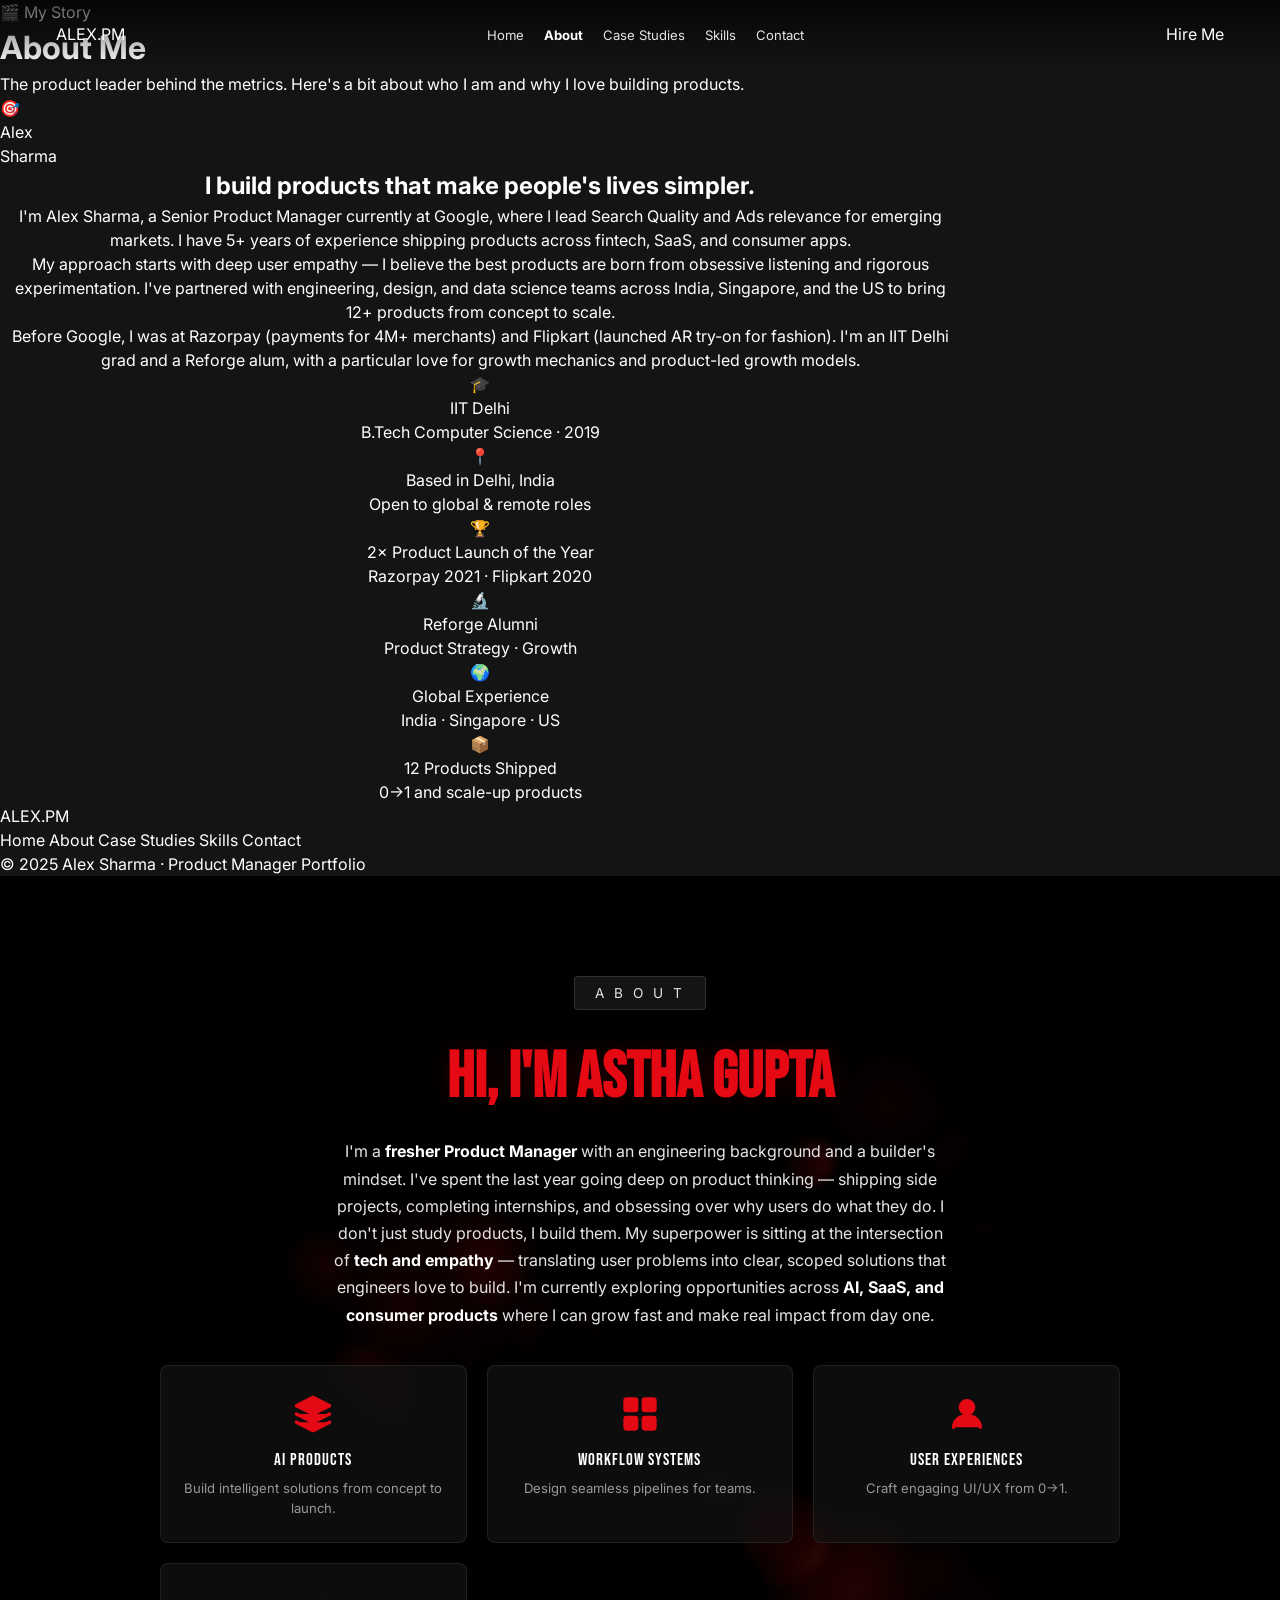
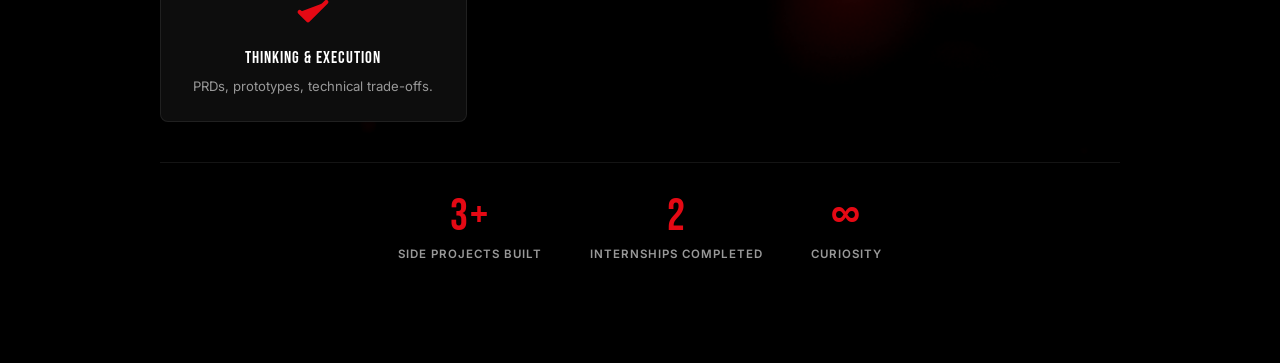
==== pages/about.html @ 7f3d4158 "Initial PM portfolio commit" ====
<!DOCTYPE html>
<html lang="en">

<head>
  <meta charset="UTF-8" />
  <meta name="viewport" content="width=device-width, initial-scale=1.0" />
  <title>About — Alex Sharma · PM</title>
  <link rel="stylesheet" href="../css/style.css" />
  <link rel="preconnect" href="https://fonts.googleapis.com" />
  <link
    href="https://fonts.googleapis.com/css2?family=Bebas+Neue&family=Inter:wght@300;400;500;600;700;800;900&display=swap"
    rel="stylesheet" />
</head>

<body>

  <nav class="navbar" id="navbar">
    <div class="nav-logo"><a href="../index.html"><span class="logo-text">ALEX<span
            class="logo-dot">.</span>PM</span></a></div>
    <ul class="nav-links">
      <li><a href="../index.html">Home</a></li>
      <li><a href="about.html" class="active">About</a></li>
      <li><a href="case-studies.html">Case Studies</a></li>
      <li><a href="skills.html">Skills</a></li>
      <li><a href="contact.html">Contact</a></li>
    </ul>
    <a href="contact.html" class="nav-cta">Hire Me</a>
    <div class="hamburger" id="hamburger"><span></span><span></span><span></span></div>
  </nav>

  <div class="page-header">
    <div class="about-tag">🎬 My Story</div>
    <h1>About Me</h1>
    <p>The product leader behind the metrics. Here's a bit about who I am and why I love building products.</p>
  </div>

  <div class="about-grid">
    <div class="about-avatar">
      <div class="avatar-placeholder">
        🎯
        <div class="avatar-name">Alex<br />Sharma</div>
      </div>
    </div>
    <div class="about-content">
      <h2>I build products that make people's lives simpler.</h2>
      <p>
        I'm Alex Sharma, a Senior Product Manager currently at Google, where I lead Search Quality and Ads relevance for
        emerging markets. I have 5+ years of experience shipping products across fintech, SaaS, and consumer apps.
      </p>
      <p>
        My approach starts with deep user empathy — I believe the best products are born from obsessive listening and
        rigorous experimentation. I've partnered with engineering, design, and data science teams across India,
        Singapore, and the US to bring 12+ products from concept to scale.
      </p>
      <p>
        Before Google, I was at Razorpay (payments for 4M+ merchants) and Flipkart (launched AR try-on for fashion). I'm
        an IIT Delhi grad and a Reforge alum, with a particular love for growth mechanics and product-led growth models.
      </p>

      <div class="about-highlights">
        <div class="highlight-item">
          <div class="highlight-icon">🎓</div>
          <div class="highlight-title">IIT Delhi</div>
          <div class="highlight-desc">B.Tech Computer Science · 2019</div>
        </div>
        <div class="highlight-item">
          <div class="highlight-icon">📍</div>
          <div class="highlight-title">Based in Delhi, India</div>
          <div class="highlight-desc">Open to global & remote roles</div>
        </div>
        <div class="highlight-item">
          <div class="highlight-icon">🏆</div>
          <div class="highlight-title">2× Product Launch of the Year</div>
          <div class="highlight-desc">Razorpay 2021 · Flipkart 2020</div>
        </div>
        <div class="highlight-item">
          <div class="highlight-icon">🔬</div>
          <div class="highlight-title">Reforge Alumni</div>
          <div class="highlight-desc">Product Strategy · Growth</div>
        </div>
        <div class="highlight-item">
          <div class="highlight-icon">🌍</div>
          <div class="highlight-title">Global Experience</div>
          <div class="highlight-desc">India · Singapore · US</div>
        </div>
        <div class="highlight-item">
          <div class="highlight-icon">📦</div>
          <div class="highlight-title">12 Products Shipped</div>
          <div class="highlight-desc">0→1 and scale-up products</div>
        </div>
      </div>
    </div>
  </div>

  <footer class="site-footer">
    <div class="footer-logo">ALEX<span class="logo-dot">.</span>PM</div>
    <div class="footer-links">
      <a href="../index.html">Home</a>
      <a href="about.html">About</a>
      <a href="case-studies.html">Case Studies</a>
      <a href="skills.html">Skills</a>
      <a href="contact.html">Contact</a>
    </div>
    <p class="footer-copy">© 2025 Alex Sharma · Product Manager Portfolio</p>
  </footer>

  <script src="../js/main.js"></script>
</body>

</html>
<!-- =====================
     ABOUT SECTION
     ===================== -->
<section class="about-section" id="about">

  <!-- Cinematic background -->
  <div class="about-bg"></div>

  <!-- Dark gradient overlays for readability -->
  <div class="about-overlay-left"></div>
  <div class="about-overlay-bottom"></div>

  <div class="about-content">

    <!-- Label badge -->
    <div class="about-title-card">A B O U T</div>

    <!-- Main heading -->
    <h2 class="about-heading">HI, I'M ASTHA GUPTA</h2>

    <!-- Bio -->
    <p class="about-bio">
      I'm a <strong>fresher Product Manager</strong> with an engineering background and a
      builder's mindset. I've spent the last year going deep on product thinking —
      shipping side projects, completing internships, and obsessing over why users
      do what they do. I don't just study products, I build them.
      My superpower is sitting at the intersection of <strong>tech and empathy</strong> —
      translating user problems into clear, scoped solutions that engineers love to build.
      I'm currently exploring opportunities across <strong>AI, SaaS, and consumer products</strong>
      where I can grow fast and make real impact from day one.
    </p>

    <!-- Specialty cards -->
    <div class="about-visual">

      <div class="visual-card">
        <svg class="visual-icon" viewBox="0 0 24 24" fill="none" xmlns="http://www.w3.org/2000/svg">
          <path d="M12 2L2 7l10 5 10-5-10-5zM2 17l10 5 10-5M2 12l10 5 10-5" stroke="#E50914" stroke-width="2"
            stroke-linecap="round" stroke-linejoin="round" />
        </svg>
        <div class="visual-title">AI PRODUCTS</div>
        <div class="visual-desc">Build intelligent solutions from concept to launch.</div>
      </div>

      <div class="visual-card">
        <svg class="visual-icon" viewBox="0 0 24 24" fill="none" xmlns="http://www.w3.org/2000/svg">
          <rect x="3" y="3" width="7" height="7" rx="1" stroke="#E50914" stroke-width="2" />
          <rect x="14" y="3" width="7" height="7" rx="1" stroke="#E50914" stroke-width="2" />
          <rect x="3" y="14" width="7" height="7" rx="1" stroke="#E50914" stroke-width="2" />
          <rect x="14" y="14" width="7" height="7" rx="1" stroke="#E50914" stroke-width="2" />
        </svg>
        <div class="visual-title">WORKFLOW SYSTEMS</div>
        <div class="visual-desc">Design seamless pipelines for teams.</div>
      </div>

      <div class="visual-card">
        <svg class="visual-icon" viewBox="0 0 24 24" fill="none" xmlns="http://www.w3.org/2000/svg">
          <circle cx="12" cy="8" r="4" stroke="#E50914" stroke-width="2" />
          <path d="M4 20c0-4 3.6-7 8-7s8 3 8 7" stroke="#E50914" stroke-width="2" stroke-linecap="round" />
        </svg>
        <div class="visual-title">USER EXPERIENCES</div>
        <div class="visual-desc">Craft engaging UI/UX from 0→1.</div>
      </div>

      <div class="visual-card">
        <svg class="visual-icon" viewBox="0 0 24 24" fill="none" xmlns="http://www.w3.org/2000/svg">
          <path d="M20 6L9 17l-5-5" stroke="#E50914" stroke-width="2.5" stroke-linecap="round"
            stroke-linejoin="round" />
        </svg>
        <div class="visual-title">THINKING & EXECUTION</div>
        <div class="visual-desc">PRDs, prototypes, technical trade-offs.</div>
      </div>

    </div>

    <!-- Quick stats row -->
    <div class="about-stats">
      <div class="about-stat">
        <span class="stat-num">3+</span>
        <span class="stat-label">Side Projects Built</span>
      </div>
      <div class="about-stat">
        <span class="stat-num">2</span>
        <span class="stat-label">Internships Completed</span>
      </div>
      <div class="about-stat">
        <span class="stat-num">∞</span>
        <span class="stat-label">Curiosity</span>
      </div>
    </div>

  </div>
</section>
---- css/style.css ----
/* ===========================
   ASTHA GUPTA — NETFLIX PM PORTFOLIO
   =========================== */

@import url('https://fonts.googleapis.com/css2?family=Bebas+Neue&family=Inter:wght@300;400;500;600;700;800;900&display=swap');

/* ---- RESET ---- */
*,
*::before,
*::after {
  margin: 0;
  padding: 0;
  box-sizing: border-box;
}

:root {
  --red: #E50914;
  --red-dark: #B20710;
  --red-glow: rgba(229, 9, 20, 0.4);
  --black: #141414;
  --dark: #181818;
  --card-bg: #1f1f1f;
  --white: #FFFFFF;
  --gray-1: #e5e5e5;
  --gray-2: #999;
  --gray-3: #555;
  --gray-4: #333;
  --green: #46d369;
  --font-main: 'Inter', -apple-system, BlinkMacSystemFont, sans-serif;
  --font-display: 'Bebas Neue', sans-serif;
  --nav-height: 68px;
  --transition: 0.25s ease;
}

html {
  scroll-behavior: smooth;
}

body {
  background: var(--black);
  color: var(--white);
  font-family: var(--font-main);
  overflow-x: hidden;
  line-height: 1.5;
  -webkit-font-smoothing: antialiased;
}

a {
  text-decoration: none;
  color: inherit;
}

img {
  display: block;
  max-width: 100%;
}

button {
  border: none;
  background: none;
  cursor: pointer;
  color: inherit;
  font-family: inherit;
}

/* ---- SCROLLBAR ---- */
::-webkit-scrollbar {
  width: 5px;
}

::-webkit-scrollbar-track {
  background: transparent;
}

::-webkit-scrollbar-thumb {
  background: var(--gray-3);
  border-radius: 10px;
}

/* ---- KEYFRAMES ---- */
@keyframes fadeInUp {
  from {
    opacity: 0;
    transform: translateY(28px);
  }

  to {
    opacity: 1;
    transform: translateY(0);
  }
}

@keyframes fadeIn {
  from {
    opacity: 0;
  }

  to {
    opacity: 1;
  }
}

@keyframes fadeInRight {
  from {
    opacity: 0;
    transform: translateX(50px) scale(0.95);
  }

  to {
    opacity: 1;
    transform: translateX(0) scale(1);
  }
}

@keyframes pulse {

  0%,
  100% {
    opacity: 1;
    transform: scale(1);
  }

  50% {
    opacity: 0.4;
    transform: scale(1.6);
  }
}

@keyframes slideInLeft {
  from {
    opacity: 0;
    transform: translateX(-40px);
  }

  to {
    opacity: 1;
    transform: translateX(0);
  }
}

@keyframes glowDrift1 {
  0% {
    transform: translate(0, 0) scale(1);
    opacity: 0.25;
  }

  33% {
    transform: translate(30px, -40px) scale(1.15);
    opacity: 0.35;
  }

  66% {
    transform: translate(-20px, 20px) scale(0.9);
    opacity: 0.2;
  }

  100% {
    transform: translate(0, 0) scale(1);
    opacity: 0.25;
  }
}

@keyframes glowDrift2 {
  0% {
    transform: translate(0, 0) scale(1);
    opacity: 0.15;
  }

  33% {
    transform: translate(-40px, 30px) scale(1.2);
    opacity: 0.25;
  }

  66% {
    transform: translate(30px, -20px) scale(0.85);
    opacity: 0.12;
  }

  100% {
    transform: translate(0, 0) scale(1);
    opacity: 0.15;
  }
}

@keyframes glowDrift3 {
  0% {
    transform: translate(0, 0) scale(1);
    opacity: 0.1;
  }

  50% {
    transform: translate(20px, 40px) scale(1.3);
    opacity: 0.2;
  }

  100% {
    transform: translate(0, 0) scale(1);
    opacity: 0.1;
  }
}

@keyframes shimmer {
  0% {
    opacity: 0;
  }

  50% {
    opacity: 0.06;
  }

  100% {
    opacity: 0;
  }
}

/* =====================
   NAVBAR
   ===================== */
.navbar {
  position: fixed;
  top: 0;
  left: 0;
  right: 0;
  z-index: 1000;
  display: flex;
  align-items: center;
  justify-content: space-between;
  padding: 0 56px;
  height: var(--nav-height);
  background: transparent;
  transition: background 0.4s ease;
}

.navbar::before {
  content: '';
  position: absolute;
  inset: 0;
  background: linear-gradient(180deg,
      rgba(0, 0, 0, 0.7) 0%,
      rgba(0, 0, 0, 0.4) 40%,
      transparent 100%);
  pointer-events: none;
  z-index: -1;
  transition: opacity 0.4s ease;
}

.navbar.scrolled::before {
  opacity: 0;
}

.navbar.scrolled {
  background: rgb(20, 20, 20);
}

.nav-left {
  display: flex;
  align-items: center;
  gap: 28px;
}

.logo-wordmark {
  font-family: var(--font-display);
  font-size: 1.9rem;
  letter-spacing: 3px;
  color: var(--red);
  text-shadow: 2px 2px 4px rgba(0, 0, 0, 0.5), 0 0 20px rgba(229, 9, 20, 0.15);
  transition: text-shadow 0.3s ease;
}

.nav-logo:hover .logo-wordmark {
  text-shadow: 2px 2px 4px rgba(0, 0, 0, 0.5), 0 0 40px rgba(229, 9, 20, 0.3);
}

.nav-links {
  display: flex;
  list-style: none;
  gap: 20px;
}

.nav-links a {
  font-size: 0.82rem;
  font-weight: 400;
  color: var(--gray-1);
  transition: color var(--transition);
}

.nav-links a:hover {
  color: rgba(255, 255, 255, 0.7);
}

.nav-links a.active {
  color: var(--white);
  font-weight: 700;
}

.nav-right {
  display: flex;
  align-items: center;
  gap: 18px;
}

.nav-icon-btn {
  display: flex;
  align-items: center;
  justify-content: center;
  width: 28px;
  height: 28px;
  color: var(--white);
  transition: color var(--transition);
}

.nav-icon-btn:hover {
  color: rgba(255, 255, 255, 0.7);
}

.nav-notify {
  position: relative;
}

.notify-dot {
  position: absolute;
  top: 1px;
  right: 1px;
  width: 7px;
  height: 7px;
  background: var(--red);
  border-radius: 50%;
  border: 1.5px solid var(--black);
}

.nav-profile {
  display: flex;
  align-items: center;
  gap: 6px;
  cursor: pointer;
}

.nav-avatar {
  width: 32px;
  height: 32px;
  border-radius: 4px;
  object-fit: cover;
  object-position: center top;
  transition: border-color var(--transition);
  border: 1px solid transparent;
}

.nav-profile:hover .nav-avatar {
  border-color: var(--white);
}

.nav-caret {
  color: var(--white);
  transition: transform 0.2s ease;
}

.nav-profile:hover .nav-caret {
  transform: rotate(180deg);
}

.hamburger {
  display: none;
  flex-direction: column;
  gap: 5px;
  cursor: pointer;
  padding: 8px;
  z-index: 1001;
}

.hamburger span {
  display: block;
  width: 22px;
  height: 2px;
  background: var(--white);
  transition: all 0.3s;
  border-radius: 2px;
}

/* =====================
   HERO
   ===================== */
.hero {
  position: relative;
  width: 100%;
  height: 100vh;
  min-height: 600px;
  max-height: 900px;
  display: flex;
  align-items: center;
  justify-content: space-between;
  padding: 0 56px;
  overflow: hidden;
}

/* ---- Dark Cinematic Background ---- */
.hero-bg {
  position: absolute;
  inset: 0;
  z-index: 0;
}

.hero-gradient-base {
  position: absolute;
  inset: 0;
  background:
    radial-gradient(ellipse 120% 100% at 50% 100%, rgba(20, 20, 20, 1) 0%, transparent 70%),
    linear-gradient(160deg, #0a0a0a 0%, #100808 25%, #0f0a0a 50%, #0a0a0f 75%, #0a0a0a 100%);
}

/* Animated glowing orbs — cinematic feel */
.hero-glow {
  position: absolute;
  border-radius: 50%;
  filter: blur(80px);
  will-change: transform;
}

.hero-glow-1 {
  width: 500px;
  height: 500px;
  top: -10%;
  right: 10%;
  background: radial-gradient(circle, rgba(229, 9, 20, 0.18) 0%, transparent 70%);
  animation: glowDrift1 12s ease infinite;
}

.hero-glow-2 {
  width: 400px;
  height: 400px;
  bottom: 10%;
  left: -5%;
  background: radial-gradient(circle, rgba(139, 7, 16, 0.12) 0%, transparent 70%);
  animation: glowDrift2 15s ease infinite;
}

.hero-glow-3 {
  width: 300px;
  height: 300px;
  top: 40%;
  left: 45%;
  background: radial-gradient(circle, rgba(229, 9, 20, 0.06) 0%, transparent 70%);
  animation: glowDrift3 18s ease infinite;
}

/* Subtle grid lines */
.hero-grid {
  position: absolute;
  inset: 0;
  background-image:
    linear-gradient(rgba(255, 255, 255, 0.018) 1px, transparent 1px),
    linear-gradient(90deg, rgba(255, 255, 255, 0.018) 1px, transparent 1px);
  background-size: 80px 80px;
  animation: shimmer 8s ease infinite;
}

.hero-gradient-bottom {
  position: absolute;
  bottom: 0;
  left: 0;
  right: 0;
  height: 30%;
  background: linear-gradient(to top, var(--black) 0%, transparent 100%);
  z-index: 2;
}

/* ---- Billboard Content ---- */
.hero-billboard {
  position: relative;
  z-index: 10;
  max-width: 580px;
}

.hero-series-badge {
  display: flex;
  align-items: center;
  gap: 10px;
  margin-bottom: 18px;
  animation: fadeInUp 0.6s ease 0.2s both;
}

.n-logo-small {
  width: 20px;
  height: 22px;
  flex-shrink: 0;
}

.series-label {
  font-size: 0.85rem;
  font-weight: 600;
  color: var(--gray-1);
  letter-spacing: 4px;
}

.hero-title {
  margin-bottom: 16px;
  animation: slideInLeft 0.8s ease 0.3s both;
  line-height: 1;
}

.title-line {
  display: block;
  font-family: var(--font-display);
  letter-spacing: 6px;
  text-transform: uppercase;
}

.title-line-1 {
  font-size: clamp(3.5rem, 9vw, 6.5rem);
  color: var(--white);
  text-shadow: 3px 3px 6px rgba(0, 0, 0, 0.5), 0 0 60px rgba(229, 9, 20, 0.08);
}

.title-line-2 {
  font-size: clamp(3.5rem, 9vw, 6.5rem);
  color: var(--red);
  text-shadow: 3px 3px 6px rgba(0, 0, 0, 0.5), 0 0 40px rgba(229, 9, 20, 0.15);
}

.hero-match-row {
  display: flex;
  align-items: center;
  gap: 10px;
  margin-bottom: 14px;
  flex-wrap: wrap;
  animation: fadeInUp 0.6s ease 0.5s both;
}

.match-score {
  color: var(--green);
  font-size: 0.88rem;
  font-weight: 700;
}

.maturity-badge {
  background: rgba(255, 255, 255, 0.15);
  color: var(--white);
  font-size: 0.65rem;
  font-weight: 700;
  padding: 1px 5px;
  border: 1px solid rgba(255, 255, 255, 0.4);
  letter-spacing: 1px;
}

.meta-year {
  font-size: 0.88rem;
  color: var(--gray-1);
}

.meta-detail {
  font-size: 0.88rem;
  color: var(--gray-1);
}

.hero-synopsis {
  font-size: 1rem;
  color: var(--gray-1);
  line-height: 1.65;
  max-width: 500px;
  margin-bottom: 14px;
  animation: fadeInUp 0.6s ease 0.6s both;
}

.hero-synopsis strong {
  color: var(--white);
  font-weight: 700;
}

.hero-availability-tag {
  display: inline-flex;
  align-items: center;
  gap: 8px;
  margin-bottom: 22px;
  font-size: 0.82rem;
  font-weight: 600;
  color: var(--green);
  animation: fadeInUp 0.6s ease 0.65s both;
}

.avail-dot {
  width: 8px;
  height: 8px;
  background: var(--green);
  border-radius: 50%;
  animation: pulse 2s ease infinite;
  box-shadow: 0 0 8px rgba(70, 211, 105, 0.5);
  flex-shrink: 0;
}

/* CTA */
.hero-actions {
  display: flex;
  gap: 10px;
  margin-bottom: 20px;
  animation: fadeInUp 0.6s ease 0.7s both;
}

.btn-play {
  display: inline-flex;
  align-items: center;
  gap: 8px;
  background: var(--white);
  color: #111;
  font-size: 1rem;
  font-weight: 700;
  padding: 10px 28px 10px 20px;
  border-radius: 4px;
  transition: background 0.2s ease;
}

.btn-play:hover {
  background: rgba(255, 255, 255, 0.75);
}

.play-icon {
  width: 22px;
  height: 22px;
}

.btn-more-info {
  display: inline-flex;
  align-items: center;
  gap: 8px;
  background: rgba(109, 109, 110, 0.7);
  color: var(--white);
  font-size: 1rem;
  font-weight: 700;
  padding: 10px 28px 10px 16px;
  border-radius: 4px;
  transition: background 0.2s ease;
}

.btn-more-info:hover {
  background: rgba(109, 109, 110, 0.4);
}

.info-icon {
  width: 22px;
  height: 22px;
}

.hero-genre-row {
  display: flex;
  align-items: center;
  gap: 8px;
  flex-wrap: wrap;
  animation: fadeInUp 0.6s ease 0.8s both;
}

.genre-tag {
  font-size: 0.82rem;
  font-weight: 500;
  color: var(--gray-1);
}

.genre-dot {
  color: var(--gray-3);
  font-size: 1.2rem;
  line-height: 1;
}

/* =====================
   PORTRAIT CARD — Right side
   ===================== */
.hero-portrait {
  position: relative;
  z-index: 10;
  flex-shrink: 0;
  animation: fadeInRight 0.9s ease 0.5s both;
}

.portrait-card {
  position: relative;
  width: 260px;
  height: 370px;
  border-radius: 6px;
  overflow: hidden;
  background: var(--card-bg);
  box-shadow:
    0 0 0 1px rgba(255, 255, 255, 0.06),
    0 16px 50px rgba(0, 0, 0, 0.6);
  transition: transform 0.5s cubic-bezier(0.25, 0.46, 0.45, 0.94), box-shadow 0.5s ease;
  cursor: pointer;
}

.portrait-card:hover {
  transform: scale(1.05);
  box-shadow:
    0 0 0 1px rgba(255, 255, 255, 0.1),
    0 24px 60px rgba(0, 0, 0, 0.7),
    0 0 40px rgba(229, 9, 20, 0.08);
}

.portrait-img {
  width: 100%;
  height: 100%;
  object-fit: cover;
  object-position: center top;
  transition: transform 8s ease;
}

.portrait-card:hover .portrait-img {
  transform: scale(1.08);
}

.portrait-overlay {
  position: absolute;
  inset: 0;
  background: linear-gradient(to top,
      rgba(0, 0, 0, 0.85) 0%,
      rgba(0, 0, 0, 0.3) 35%,
      transparent 60%);
  pointer-events: none;
}

.portrait-info {
  position: absolute;
  bottom: 16px;
  left: 16px;
  right: 16px;
  z-index: 2;
}

.portrait-name {
  font-size: 1rem;
  font-weight: 700;
  color: var(--white);
  margin-bottom: 2px;
}

.portrait-sub {
  font-size: 0.75rem;
  font-weight: 500;
  color: var(--gray-2);
  letter-spacing: 0.5px;
}

/* Netflix Top 10 rank badge */
.portrait-rank {
  position: absolute;
  bottom: -20px;
  left: -30px;
  display: flex;
  align-items: flex-end;
  gap: 4px;
  z-index: 20;
}

.rank-number {
  font-family: var(--font-display);
  font-size: 7rem;
  line-height: 0.75;
  color: transparent;
  -webkit-text-stroke: 3px var(--gray-4);
  letter-spacing: -4px;
  user-select: none;
  text-shadow: 0 4px 20px rgba(0, 0, 0, 0.5);
}

.rank-label {
  font-size: 0.65rem;
  font-weight: 700;
  color: var(--gray-2);
  letter-spacing: 1px;
  text-transform: uppercase;
  white-space: nowrap;
  margin-bottom: 12px;
}

/* Right edge badge */
.hero-age-badge {
  position: absolute;
  right: 0;
  bottom: 35%;
  z-index: 10;
  display: flex;
  align-items: center;
  animation: fadeIn 0.6s ease 1s both;
}

.age-border {
  width: 4px;
  height: 38px;
  background: rgba(255, 255, 255, 0.3);
  margin-right: 12px;
}

.age-text {
  font-size: 0.82rem;
  color: var(--gray-1);
  background: rgba(20, 20, 20, 0.6);
  padding: 6px 40px 6px 12px;
}

/* =====================
   RESPONSIVE
   ===================== */
@media (max-width: 1100px) {
  .hero {
    padding: 0 40px;
  }

  .portrait-card {
    width: 220px;
    height: 310px;
  }

  .rank-number {
    font-size: 5.5rem;
  }

  .portrait-rank {
    left: -22px;
    bottom: -14px;
  }
}

@media (max-width: 900px) {
  .hero {
    flex-direction: column;
    justify-content: center;
    align-items: flex-start;
    gap: 40px;
    padding: 0 30px;
    max-height: none;
    height: auto;
    min-height: 100vh;
    padding-top: calc(var(--nav-height) + 40px);
    padding-bottom: 60px;
  }

  .hero-portrait {
    align-self: center;
  }

  .hero-age-badge {
    display: none;
  }
}

@media (max-width: 768px) {
  .navbar {
    padding: 0 16px;
    height: 56px;
  }

  .nav-links {
    display: none;
    position: fixed;
    inset: 0;
    background: rgba(0, 0, 0, 0.95);
    flex-direction: column;
    justify-content: center;
    align-items: center;
    gap: 28px;
    z-index: 999;
  }

  .nav-links.open {
    display: flex;
  }

  .nav-links.open a {
    font-size: 1.3rem;
  }

  .hamburger {
    display: flex;
  }

  .nav-icon-btn:first-child {
    display: none;
  }

  .hero {
    padding: 0 20px;
  }

  .hero-billboard {
    max-width: 100%;
  }

  .title-line-1,
  .title-line-2 {
    font-size: clamp(2.8rem, 11vw, 4.5rem);
    letter-spacing: 3px;
  }

  .hero-synopsis {
    font-size: 0.9rem;
    display: -webkit-box;
    -webkit-line-clamp: 3;
    -webkit-box-orient: vertical;
    overflow: hidden;
  }

  .btn-play,
  .btn-more-info {
    flex: 1;
    justify-content: center;
    padding: 12px 16px;
    font-size: 0.9rem;
  }

  .portrait-card {
    width: 200px;
    height: 280px;
  }

  .portrait-rank {
    display: none;
  }

  .hero-genre-row {
    display: none;
  }
}

@media (max-width: 480px) {
  .logo-wordmark {
    font-size: 1.5rem;
  }

  .title-line-1,
  .title-line-2 {
    font-size: 2.5rem;
    letter-spacing: 2px;
  }

  .portrait-card {
    width: 160px;
    height: 230px;
  }
}

/* =====================
   ABOUT SECTION – Netflix style
   ===================== */
.about-section {
  position: relative;
  min-height: 100vh;
  padding: 100px 60px;
  overflow: hidden;
  display: flex;
  align-items: center;
  justify-content: center;
}

/* Background – cinematic image */
.about-bg {
  background-color: #0a0a0a;
  position: absolute;
  inset: 0;
  background: url('../images/about-bg.png') center/cover no-repeat;
  filter: brightness(0.3) contrast(1.2) saturate(0.8);
  z-index: 0;
  animation: fadeIn 2s ease both;
}

/* Dark overlay so text pops */
.about-bg::after {
  content: '';
  position: absolute;
  inset: 0;
  background:
    linear-gradient(to bottom, rgba(20,20,20,0.6) 0%, transparent 30%, transparent 70%, var(--black) 100%),
    linear-gradient(to right, rgba(20,20,20,0.4) 0%, transparent 50%);
}

.about-content {
  position: relative;
  z-index: 1;
  max-width: 960px;
  width: 100%;
  text-align: center;
  color: var(--white);
}

.about-title-card {
  display: inline-block;
  background: rgba(255, 255, 255, 0.08);
  padding: 6px 20px;
  border-radius: 4px;
  margin-bottom: 20px;
  backdrop-filter: blur(8px);
  letter-spacing: 3px;
  font-size: 0.85rem;
  color: var(--gray-1);
  border: 1px solid rgba(255, 255, 255, 0.12);
  animation: fadeInUp 0.6s ease 0.2s both;
}

.about-heading {
  font-family: var(--font-display);
  font-size: clamp(2.5rem, 8vw, 4rem);
  margin-bottom: 12px;
  color: var(--red);
  text-shadow: 2px 2px 6px rgba(0, 0, 0, 0.6), 0 0 20px rgba(229, 9, 20, 0.2);
  animation: fadeInUp 0.6s ease 0.3s both;
}

.about-bio {
  font-size: 1rem;
  line-height: 1.7;
  color: var(--gray-1);
  max-width: 620px;
  margin: 0 auto 36px;
  animation: fadeInUp 0.6s ease 0.4s both;
}

.about-bio strong {
  color: var(--white);
  font-weight: 700;
}

/* ---- 3×2 Card Grid ---- */
.about-visual {
  display: grid;
  grid-template-columns: repeat(3, 1fr);
  gap: 20px;
  margin-bottom: 40px;
}

.visual-card {
  background: rgba(20, 20, 20, 0.65);
  border: 1px solid rgba(255, 255, 255, 0.08);
  border-radius: 8px;
  padding: 28px 20px 24px;
  text-align: center;
  backdrop-filter: blur(6px);
  transition: transform 0.3s ease, box-shadow 0.3s ease, border-color 0.3s ease;
  animation: fadeInUp 0.5s ease both;
}

/* Stagger card animations */
.visual-card[data-index="1"] { animation-delay: 0.4s; }
.visual-card[data-index="2"] { animation-delay: 0.5s; }
.visual-card[data-index="3"] { animation-delay: 0.6s; }
.visual-card[data-index="4"] { animation-delay: 0.7s; }
.visual-card[data-index="5"] { animation-delay: 0.8s; }
.visual-card[data-index="6"] { animation-delay: 0.9s; }

.visual-card:hover {
  transform: translateY(-6px);
  box-shadow: 0 8px 30px rgba(229, 9, 20, 0.15);
  border-color: rgba(229, 9, 20, 0.3);
}

.visual-icon {
  width: 40px;
  height: 40px;
  fill: var(--red);
  margin: 0 auto 14px;
  display: block;
}

.visual-title {
  font-family: var(--font-display);
  font-size: 1.05rem;
  margin-bottom: 6px;
  color: var(--white);
  letter-spacing: 1px;
}

.visual-desc {
  font-size: 0.82rem;
  color: var(--gray-2);
  line-height: 1.5;
}

/* ---- Stats Row ---- */
.about-stats {
  display: flex;
  justify-content: center;
  gap: 48px;
  padding-top: 32px;
  border-top: 1px solid rgba(255, 255, 255, 0.08);
  animation: fadeInUp 0.6s ease 1s both;
}

.about-stat {
  display: flex;
  flex-direction: column;
  align-items: center;
  gap: 6px;
}

.stat-num {
  font-family: var(--font-display);
  font-size: 2.8rem;
  color: var(--red);
  line-height: 1;
  letter-spacing: 2px;
}

.stat-label {
  font-size: 0.72rem;
  font-weight: 600;
  color: var(--gray-2);
  text-transform: uppercase;
  letter-spacing: 1px;
  text-align: center;
}

/* ---- About Responsive ---- */
@media (max-width: 900px) {
  .about-visual {
    grid-template-columns: repeat(2, 1fr);
  }
}

@media (max-width: 768px) {
  .about-section {
    padding: 80px 24px;
  }

  .about-stats {
    gap: 28px;
    flex-wrap: wrap;
  }

  .stat-num {
    font-size: 2rem;
  }
}

@media (max-width: 480px) {
  .about-visual {
    grid-template-columns: 1fr;
  }

  .about-stats {
    gap: 20px;
  }
}
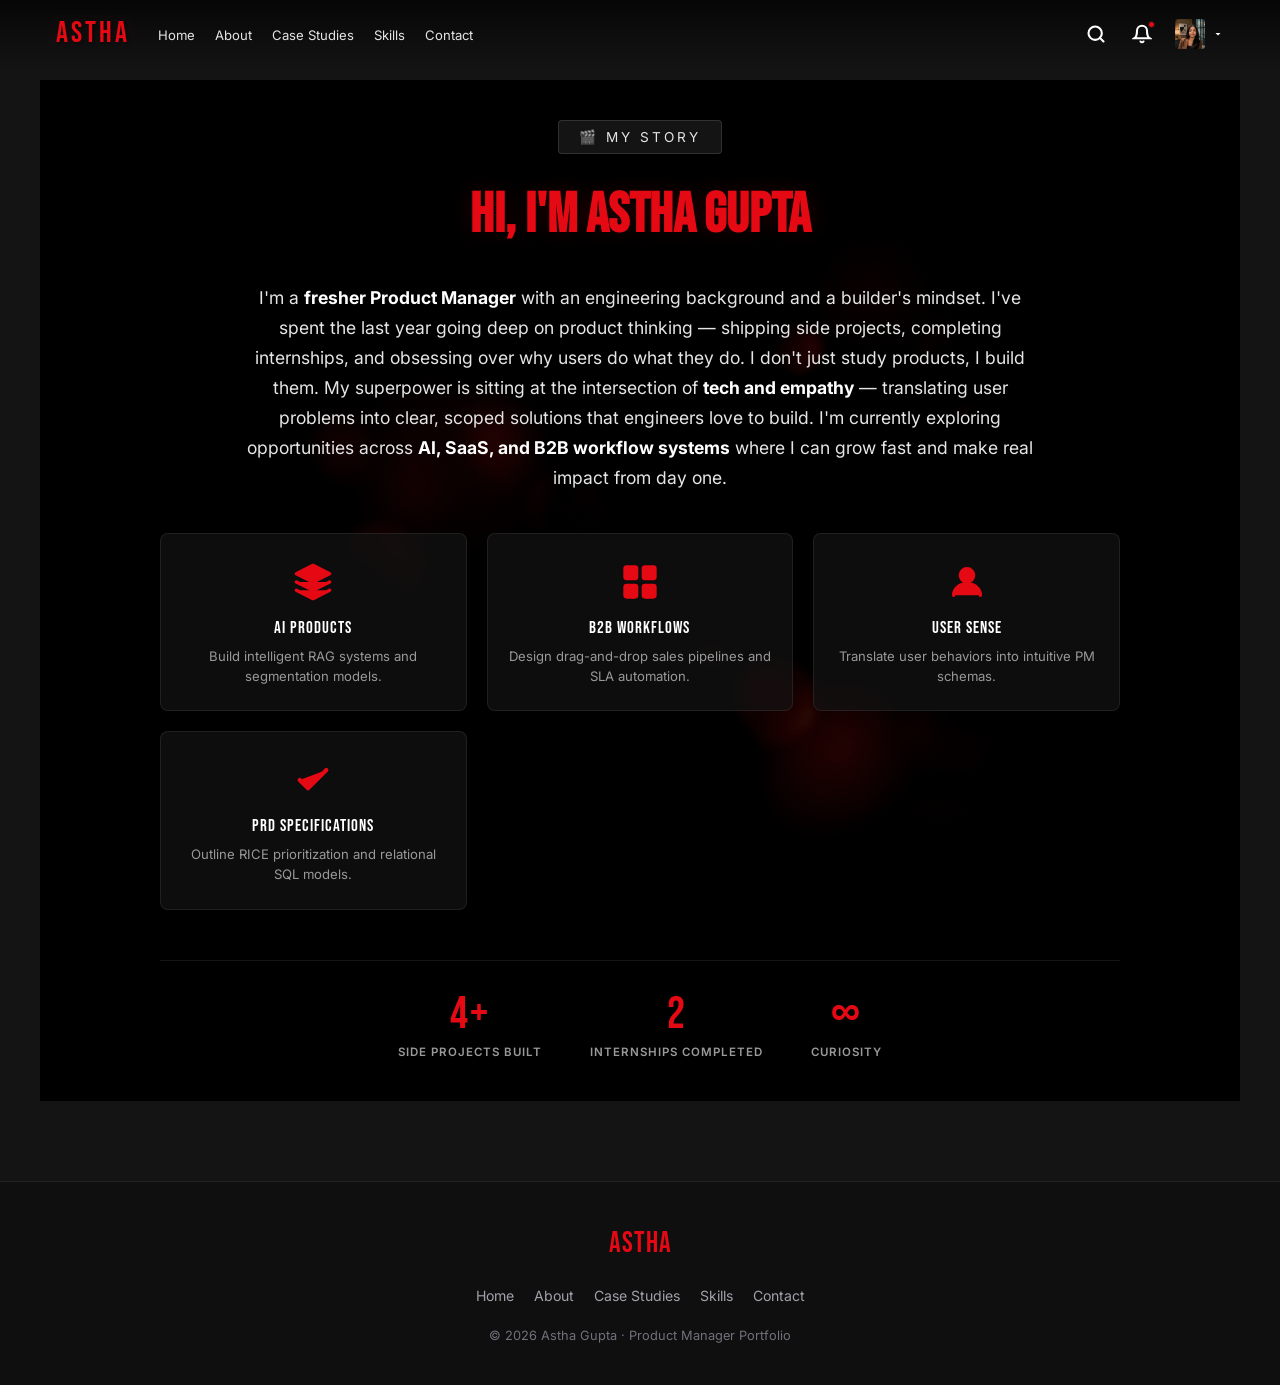
==== commit b70589d0: "feat: unified premium Netflix navigation and 8-part interactive case study dashboard" ====
--- a/pages/about.html
+++ b/pages/about.html
@@ -1,203 +1,171 @@
 <!DOCTYPE html>
 <html lang="en">
-
 <head>
   <meta charset="UTF-8" />
   <meta name="viewport" content="width=device-width, initial-scale=1.0" />
-  <title>About — Alex Sharma · PM</title>
+  <title>About Astha Gupta — Product Manager</title>
   <link rel="stylesheet" href="../css/style.css" />
+  
+  <!-- Premium Google Fonts -->
   <link rel="preconnect" href="https://fonts.googleapis.com" />
-  <link
-    href="https://fonts.googleapis.com/css2?family=Bebas+Neue&family=Inter:wght@300;400;500;600;700;800;900&display=swap"
-    rel="stylesheet" />
+  <link rel="preconnect" href="https://fonts.gstatic.com" crossorigin>
+  <link href="https://fonts.googleapis.com/css2?family=Bebas+Neue&family=Inter:wght@300;400;500;600;700&family=Outfit:wght@400;500;600;700;800&display=swap" rel="stylesheet">
+  
+  <style>
+    body {
+      background-color: #141414;
+      display: flex;
+      flex-direction: column;
+      min-height: 100vh;
+      overflow-x: hidden;
+    }
+    
+    .full-screen-about {
+      flex: 1;
+      display: flex;
+      align-items: center;
+      justify-content: center;
+      padding: 80px 24px;
+      position: relative;
+    }
+  </style>
 </head>
-
 <body>
 
+  <!-- ===== NAVBAR — Netflix style ===== -->
   <nav class="navbar" id="navbar">
-    <div class="nav-logo"><a href="../index.html"><span class="logo-text">ALEX<span
-            class="logo-dot">.</span>PM</span></a></div>
-    <ul class="nav-links">
-      <li><a href="../index.html">Home</a></li>
-      <li><a href="about.html" class="active">About</a></li>
-      <li><a href="case-studies.html">Case Studies</a></li>
-      <li><a href="skills.html">Skills</a></li>
-      <li><a href="contact.html">Contact</a></li>
-    </ul>
-    <a href="contact.html" class="nav-cta">Hire Me</a>
-    <div class="hamburger" id="hamburger"><span></span><span></span><span></span></div>
+    <div class="nav-left">
+      <a href="../index.html" class="nav-logo">
+        <span class="logo-wordmark">ASTHA</span>
+      </a>
+      <ul class="nav-links" id="navLinks">
+        <li><a href="../index.html">Home</a></li>
+        <li><a href="about.html" class="active">About</a></li>
+        <li><a href="case-studies.html">Case Studies</a></li>
+        <li><a href="skills.html">Skills</a></li>
+        <li><a href="contact.html">Contact</a></li>
+      </ul>
+    </div>
+    <div class="nav-right">
+      <button class="nav-icon-btn" aria-label="Search">
+        <svg width="20" height="20" viewBox="0 0 24 24" fill="none" stroke="currentColor" stroke-width="2.5" stroke-linecap="round"><circle cx="11" cy="11" r="8"/><line x1="21" y1="21" x2="16.65" y2="16.65"/></svg>
+      </button>
+      <button class="nav-icon-btn nav-notify" aria-label="Notifications">
+        <svg width="20" height="20" viewBox="0 0 24 24" fill="none" stroke="currentColor" stroke-width="2.5" stroke-linecap="round"><path d="M18 8A6 6 0 006 8c0 7-3 9-3 9h18s-3-2-3-9M13.73 21a2 2 0 01-3.46 0"/></svg>
+        <span class="notify-dot"></span>
+      </button>
+      <div class="nav-profile">
+        <img src="../images/profile.jpg" alt="Profile" class="nav-avatar" />
+        <svg width="12" height="12" viewBox="0 0 24 24" fill="currentColor" class="nav-caret"><path d="M7 10l5 5 5-5z"/></svg>
+      </div>
+    </div>
+    <div class="hamburger" id="hamburger">
+      <span></span><span></span><span></span>
+    </div>
   </nav>
 
-  <div class="page-header">
-    <div class="about-tag">🎬 My Story</div>
-    <h1>About Me</h1>
-    <p>The product leader behind the metrics. Here's a bit about who I am and why I love building products.</p>
+  <!-- About Section Content -->
+  <div class="full-screen-about">
+    <section class="about-section" id="about" style="border-top: none; width: 100%; max-width: 1200px; margin: 0 auto; background: transparent; padding: 40px 0;">
+      
+      <!-- Cinematic background -->
+      <div class="about-bg"></div>
+
+      <!-- Dark gradient overlays for readability -->
+      <div class="about-overlay-left"></div>
+      <div class="about-overlay-bottom"></div>
+
+      <div class="about-content" style="z-index: 2; width: 100%;">
+        <!-- Label badge -->
+        <div class="about-title-card" style="margin-bottom: 20px;">🎬 MY STORY</div>
+
+        <!-- Main heading -->
+        <h2 class="about-heading" style="font-size: 3.5rem; margin-bottom: 25px;">HI, I'M ASTHA GUPTA</h2>
+
+        <!-- Bio -->
+        <p class="about-bio" style="font-size: 1.1rem; line-height: 1.7; max-width: 800px; margin-bottom: 40px;">
+          I'm a <strong>fresher Product Manager</strong> with an engineering background and a
+          builder's mindset. I've spent the last year going deep on product thinking —
+          shipping side projects, completing internships, and obsessing over why users
+          do what they do. I don't just study products, I build them.
+          My superpower is sitting at the intersection of <strong>tech and empathy</strong> —
+          translating user problems into clear, scoped solutions that engineers love to build.
+          I'm currently exploring opportunities across <strong>AI, SaaS, and B2B workflow systems</strong>
+          where I can grow fast and make real impact from day one.
+        </p>
+
+        <!-- Specialty cards -->
+        <div class="about-visual" style="margin-bottom: 50px;">
+          <div class="visual-card">
+            <svg class="visual-icon" viewBox="0 0 24 24" fill="none" xmlns="http://www.w3.org/2000/svg">
+              <path d="M12 2L2 7l10 5 10-5-10-5zM2 17l10 5 10-5M2 12l10 5 10-5" stroke="#E50914" stroke-width="2" stroke-linecap="round" stroke-linejoin="round" />
+            </svg>
+            <div class="visual-title">AI PRODUCTS</div>
+            <div class="visual-desc">Build intelligent RAG systems and segmentation models.</div>
+          </div>
+
+          <div class="visual-card">
+            <svg class="visual-icon" viewBox="0 0 24 24" fill="none" xmlns="http://www.w3.org/2000/svg">
+              <rect x="3" y="3" width="7" height="7" rx="1" stroke="#E50914" stroke-width="2" />
+              <rect x="14" y="3" width="7" height="7" rx="1" stroke="#E50914" stroke-width="2" />
+              <rect x="3" y="14" width="7" height="7" rx="1" stroke="#E50914" stroke-width="2" />
+              <rect x="14" y="14" width="7" height="7" rx="1" stroke="#E50914" stroke-width="2" />
+            </svg>
+            <div class="visual-title">B2B WORKFLOWS</div>
+            <div class="visual-desc">Design drag-and-drop sales pipelines and SLA automation.</div>
+          </div>
+
+          <div class="visual-card">
+            <svg class="visual-icon" viewBox="0 0 24 24" fill="none" xmlns="http://www.w3.org/2000/svg">
+              <circle cx="12" cy="8" r="4" stroke="#E50914" stroke-width="2" />
+              <path d="M4 20c0-4 3.6-7 8-7s8 3 8 7" stroke="#E50914" stroke-width="2" stroke-linecap="round" />
+            </svg>
+            <div class="visual-title">USER SENSE</div>
+            <div class="visual-desc">Translate user behaviors into intuitive PM schemas.</div>
+          </div>
+
+          <div class="visual-card">
+            <svg class="visual-icon" viewBox="0 0 24 24" fill="none" xmlns="http://www.w3.org/2000/svg">
+              <path d="M20 6L9 17l-5-5" stroke="#E50914" stroke-width="2.5" stroke-linecap="round" stroke-linejoin="round" />
+            </svg>
+            <div class="visual-title">PRD SPECIFICATIONS</div>
+            <div class="visual-desc">Outline RICE prioritization and relational SQL models.</div>
+          </div>
+        </div>
+
+        <!-- Quick stats row -->
+        <div class="about-stats">
+          <div class="about-stat">
+            <span class="stat-num">4+</span>
+            <span class="stat-label">Side Projects Built</span>
+          </div>
+          <div class="about-stat">
+            <span class="stat-num">2</span>
+            <span class="stat-label">Internships Completed</span>
+          </div>
+          <div class="about-stat">
+            <span class="stat-num">∞</span>
+            <span class="stat-label">Curiosity</span>
+          </div>
+        </div>
+
+      </div>
+    </section>
   </div>
 
-  <div class="about-grid">
-    <div class="about-avatar">
-      <div class="avatar-placeholder">
-        🎯
-        <div class="avatar-name">Alex<br />Sharma</div>
-      </div>
+  <!-- Footer -->
+  <footer class="site-footer" style="padding: 40px 24px; border-top: 1px solid rgba(255,255,255,0.08); text-align: center; background: #0f0f10;">
+    <div class="footer-logo" style="font-family: 'Bebas Neue', sans-serif; font-size: 1.8rem; letter-spacing: 1px; color: #e50914; margin-bottom: 20px;">ASTHA</div>
+    <div class="footer-links" style="display: flex; justify-content: center; gap: 20px; margin-bottom: 20px;">
+      <a href="../index.html" style="color: #a1a1aa; text-decoration: none; font-size: 0.88rem;">Home</a>
+      <a href="about.html" style="color: #a1a1aa; text-decoration: none; font-size: 0.88rem;">About</a>
+      <a href="case-studies.html" style="color: #a1a1aa; text-decoration: none; font-size: 0.88rem;">Case Studies</a>
+      <a href="skills.html" style="color: #a1a1aa; text-decoration: none; font-size: 0.88rem;">Skills</a>
+      <a href="contact.html" style="color: #a1a1aa; text-decoration: none; font-size: 0.88rem;">Contact</a>
     </div>
-    <div class="about-content">
-      <h2>I build products that make people's lives simpler.</h2>
-      <p>
-        I'm Alex Sharma, a Senior Product Manager currently at Google, where I lead Search Quality and Ads relevance for
-        emerging markets. I have 5+ years of experience shipping products across fintech, SaaS, and consumer apps.
-      </p>
-      <p>
-        My approach starts with deep user empathy — I believe the best products are born from obsessive listening and
-        rigorous experimentation. I've partnered with engineering, design, and data science teams across India,
-        Singapore, and the US to bring 12+ products from concept to scale.
-      </p>
-      <p>
-        Before Google, I was at Razorpay (payments for 4M+ merchants) and Flipkart (launched AR try-on for fashion). I'm
-        an IIT Delhi grad and a Reforge alum, with a particular love for growth mechanics and product-led growth models.
-      </p>
-
-      <div class="about-highlights">
-        <div class="highlight-item">
-          <div class="highlight-icon">🎓</div>
-          <div class="highlight-title">IIT Delhi</div>
-          <div class="highlight-desc">B.Tech Computer Science · 2019</div>
-        </div>
-        <div class="highlight-item">
-          <div class="highlight-icon">📍</div>
-          <div class="highlight-title">Based in Delhi, India</div>
-          <div class="highlight-desc">Open to global & remote roles</div>
-        </div>
-        <div class="highlight-item">
-          <div class="highlight-icon">🏆</div>
-          <div class="highlight-title">2× Product Launch of the Year</div>
-          <div class="highlight-desc">Razorpay 2021 · Flipkart 2020</div>
-        </div>
-        <div class="highlight-item">
-          <div class="highlight-icon">🔬</div>
-          <div class="highlight-title">Reforge Alumni</div>
-          <div class="highlight-desc">Product Strategy · Growth</div>
-        </div>
-        <div class="highlight-item">
-          <div class="highlight-icon">🌍</div>
-          <div class="highlight-title">Global Experience</div>
-          <div class="highlight-desc">India · Singapore · US</div>
-        </div>
-        <div class="highlight-item">
-          <div class="highlight-icon">📦</div>
-          <div class="highlight-title">12 Products Shipped</div>
-          <div class="highlight-desc">0→1 and scale-up products</div>
-        </div>
-      </div>
-    </div>
-  </div>
-
-  <footer class="site-footer">
-    <div class="footer-logo">ALEX<span class="logo-dot">.</span>PM</div>
-    <div class="footer-links">
-      <a href="../index.html">Home</a>
-      <a href="about.html">About</a>
-      <a href="case-studies.html">Case Studies</a>
-      <a href="skills.html">Skills</a>
-      <a href="contact.html">Contact</a>
-    </div>
-    <p class="footer-copy">© 2025 Alex Sharma · Product Manager Portfolio</p>
+    <p class="footer-copy" style="color: #71717a; font-size: 0.8rem;">© 2026 Astha Gupta · Product Manager Portfolio</p>
   </footer>
 
   <script src="../js/main.js"></script>
 </body>
-
-</html>
-<!-- =====================
-     ABOUT SECTION
-     ===================== -->
-<section class="about-section" id="about">
-
-  <!-- Cinematic background -->
-  <div class="about-bg"></div>
-
-  <!-- Dark gradient overlays for readability -->
-  <div class="about-overlay-left"></div>
-  <div class="about-overlay-bottom"></div>
-
-  <div class="about-content">
-
-    <!-- Label badge -->
-    <div class="about-title-card">A B O U T</div>
-
-    <!-- Main heading -->
-    <h2 class="about-heading">HI, I'M ASTHA GUPTA</h2>
-
-    <!-- Bio -->
-    <p class="about-bio">
-      I'm a <strong>fresher Product Manager</strong> with an engineering background and a
-      builder's mindset. I've spent the last year going deep on product thinking —
-      shipping side projects, completing internships, and obsessing over why users
-      do what they do. I don't just study products, I build them.
-      My superpower is sitting at the intersection of <strong>tech and empathy</strong> —
-      translating user problems into clear, scoped solutions that engineers love to build.
-      I'm currently exploring opportunities across <strong>AI, SaaS, and consumer products</strong>
-      where I can grow fast and make real impact from day one.
-    </p>
-
-    <!-- Specialty cards -->
-    <div class="about-visual">
-
-      <div class="visual-card">
-        <svg class="visual-icon" viewBox="0 0 24 24" fill="none" xmlns="http://www.w3.org/2000/svg">
-          <path d="M12 2L2 7l10 5 10-5-10-5zM2 17l10 5 10-5M2 12l10 5 10-5" stroke="#E50914" stroke-width="2"
-            stroke-linecap="round" stroke-linejoin="round" />
-        </svg>
-        <div class="visual-title">AI PRODUCTS</div>
-        <div class="visual-desc">Build intelligent solutions from concept to launch.</div>
-      </div>
-
-      <div class="visual-card">
-        <svg class="visual-icon" viewBox="0 0 24 24" fill="none" xmlns="http://www.w3.org/2000/svg">
-          <rect x="3" y="3" width="7" height="7" rx="1" stroke="#E50914" stroke-width="2" />
-          <rect x="14" y="3" width="7" height="7" rx="1" stroke="#E50914" stroke-width="2" />
-          <rect x="3" y="14" width="7" height="7" rx="1" stroke="#E50914" stroke-width="2" />
-          <rect x="14" y="14" width="7" height="7" rx="1" stroke="#E50914" stroke-width="2" />
-        </svg>
-        <div class="visual-title">WORKFLOW SYSTEMS</div>
-        <div class="visual-desc">Design seamless pipelines for teams.</div>
-      </div>
-
-      <div class="visual-card">
-        <svg class="visual-icon" viewBox="0 0 24 24" fill="none" xmlns="http://www.w3.org/2000/svg">
-          <circle cx="12" cy="8" r="4" stroke="#E50914" stroke-width="2" />
-          <path d="M4 20c0-4 3.6-7 8-7s8 3 8 7" stroke="#E50914" stroke-width="2" stroke-linecap="round" />
-        </svg>
-        <div class="visual-title">USER EXPERIENCES</div>
-        <div class="visual-desc">Craft engaging UI/UX from 0→1.</div>
-      </div>
-
-      <div class="visual-card">
-        <svg class="visual-icon" viewBox="0 0 24 24" fill="none" xmlns="http://www.w3.org/2000/svg">
-          <path d="M20 6L9 17l-5-5" stroke="#E50914" stroke-width="2.5" stroke-linecap="round"
-            stroke-linejoin="round" />
-        </svg>
-        <div class="visual-title">THINKING & EXECUTION</div>
-        <div class="visual-desc">PRDs, prototypes, technical trade-offs.</div>
-      </div>
-
-    </div>
-
-    <!-- Quick stats row -->
-    <div class="about-stats">
-      <div class="about-stat">
-        <span class="stat-num">3+</span>
-        <span class="stat-label">Side Projects Built</span>
-      </div>
-      <div class="about-stat">
-        <span class="stat-num">2</span>
-        <span class="stat-label">Internships Completed</span>
-      </div>
-      <div class="about-stat">
-        <span class="stat-num">∞</span>
-        <span class="stat-label">Curiosity</span>
-      </div>
-    </div>
-
-  </div>
-</section>+</html>
--- a/css/style.css
+++ b/css/style.css
@@ -932,9 +932,11 @@
   }
 }
 
-/* =====================
-   ABOUT SECTION – Netflix style
-   ===================== */
+/* Global scroll margin for sections with sticky nav offset */
+section[id] {
+  scroll-margin-top: 80px;
+}
+
 .about-section {
   position: relative;
   min-height: 100vh;
@@ -1131,4 +1133,1258 @@
   .about-stats {
     gap: 20px;
   }
+}
+
+/* =====================
+   CASE STUDIES SECTION
+   ===================== */
+.case-studies-section {
+  position: relative;
+  background: var(--black);
+  padding: 80px 56px;
+  overflow: visible;
+  border-top: 1px solid rgba(255, 255, 255, 0.05);
+}
+
+.cs-section-header {
+  margin-bottom: 30px;
+}
+
+.cs-section-heading {
+  font-family: var(--font-main);
+  font-weight: 700;
+  font-size: 1.8rem;
+  color: #e5e5e5;
+  margin-top: 6px;
+  letter-spacing: 0.5px;
+}
+
+.cs-slider-container {
+  overflow: visible;
+}
+
+.cs-slider {
+  display: flex;
+  gap: 16px;
+  overflow-x: auto;
+  padding: 10px 0 30px;
+  scrollbar-width: none; /* Firefox */
+  -ms-overflow-style: none;  /* IE/Edge */
+}
+
+.cs-slider::-webkit-scrollbar {
+  display: none; /* Chrome/Safari */
+}
+
+/* Cinematic Card Base */
+.cs-movie-card {
+  position: relative;
+  width: 280px;
+  height: 165px;
+  border-radius: 6px;
+  overflow: visible;
+  cursor: pointer;
+  flex-shrink: 0;
+  background: #1f1f1f;
+  transition: transform 0.4s cubic-bezier(0.25, 0.8, 0.25, 1), box-shadow 0.4s ease;
+  box-shadow: 0 4px 15px rgba(0,0,0,0.3);
+}
+
+.cs-movie-card:hover {
+  transform: scale(1.08);
+  box-shadow: 0 10px 25px rgba(0,0,0,0.5), 0 0 20px rgba(229, 9, 20, 0.15);
+}
+
+/* Card Thumbnail Custom Designs */
+.cs-card-thumbnail {
+  width: 100%;
+  height: 100%;
+  border-radius: 6px;
+  padding: 18px;
+  display: flex;
+  flex-direction: column;
+  justify-content: space-between;
+  position: relative;
+  overflow: hidden;
+  border: 1px solid rgba(255, 255, 255, 0.05);
+}
+
+.cs-card-thumbnail::before {
+  content: '';
+  position: absolute;
+  inset: 0;
+  background: radial-gradient(circle at 80% 20%, rgba(229, 9, 20, 0.12) 0%, transparent 60%);
+  pointer-events: none;
+}
+
+.cs-bg-finpay {
+  background: linear-gradient(135deg, #1a102f 0%, #0d061a 100%);
+}
+
+.cs-bg-teamflow {
+  background: linear-gradient(135deg, #0b1a2f 0%, #050d1a 100%);
+}
+
+.cs-bg-shoplens {
+  background: linear-gradient(135deg, #2f0b15 0%, #1a050b 100%);
+}
+
+.cs-bg-search {
+  background: linear-gradient(135deg, #0b271d 0%, #05140f 100%);
+}
+
+.cs-card-badge {
+  font-size: 0.6rem;
+  font-weight: 800;
+  text-transform: uppercase;
+  color: var(--red);
+  letter-spacing: 2px;
+  background: rgba(229, 9, 20, 0.1);
+  padding: 2px 6px;
+  border-radius: 2px;
+  align-self: flex-start;
+  border: 1px solid rgba(229, 9, 20, 0.25);
+}
+
+.cs-card-logo {
+  font-family: var(--font-display);
+  font-size: 1.8rem;
+  color: var(--white);
+  letter-spacing: 1px;
+  opacity: 0.85;
+}
+
+.cs-card-banner-title {
+  font-size: 0.85rem;
+  font-weight: 700;
+  color: var(--white);
+  opacity: 0.95;
+}
+
+/* Card Hover Slide-Up Overlay */
+.cs-card-hover-overlay {
+  position: absolute;
+  inset: 0;
+  background: rgba(20, 20, 20, 0.98);
+  backdrop-filter: blur(10px);
+  border-radius: 6px;
+  padding: 16px;
+  display: flex;
+  flex-direction: column;
+  justify-content: space-between;
+  opacity: 0;
+  pointer-events: none;
+  transition: opacity 0.3s cubic-bezier(0.25, 0.8, 0.25, 1);
+  border: 1px solid rgba(229, 9, 20, 0.3);
+  box-shadow: 0 10px 30px rgba(0, 0, 0, 0.8);
+}
+
+.cs-movie-card:hover .cs-card-hover-overlay {
+  opacity: 1;
+  pointer-events: auto;
+}
+
+.cs-hover-controls {
+  display: flex;
+  gap: 8px;
+  align-items: center;
+}
+
+.cs-control-btn {
+  width: 32px;
+  height: 32px;
+  border-radius: 50%;
+  display: flex;
+  align-items: center;
+  justify-content: center;
+  color: var(--white);
+  border: 2px solid rgba(255, 255, 255, 0.3);
+  background: rgba(40, 40, 40, 0.5);
+  transition: background 0.2s, border-color 0.2s, transform 0.2s;
+}
+
+.cs-control-btn svg {
+  width: 14px;
+  height: 14px;
+}
+
+.cs-control-btn:hover {
+  background: var(--white);
+  color: var(--black);
+  border-color: var(--white);
+  transform: scale(1.1);
+}
+
+.cs-control-btn.play-btn {
+  background: var(--white);
+  color: var(--black);
+  border-color: var(--white);
+}
+
+.cs-control-btn.play-btn:hover {
+  background: rgba(255, 255, 255, 0.85);
+  border-color: rgba(255, 255, 255, 0.85);
+}
+
+.cs-hover-meta {
+  display: flex;
+  align-items: center;
+  gap: 8px;
+  font-size: 0.72rem;
+  font-weight: 600;
+  margin: 6px 0;
+}
+
+.cs-hover-match {
+  color: var(--green);
+  font-weight: 700;
+}
+
+.cs-hover-maturity {
+  border: 1px solid rgba(255,255,255,0.4);
+  padding: 0 4px;
+  font-size: 0.6rem;
+  border-radius: 2px;
+}
+
+.cs-hover-year {
+  color: var(--gray-2);
+}
+
+.cs-hover-synopsis {
+  font-size: 0.72rem;
+  color: var(--gray-1);
+  line-height: 1.4;
+  margin-bottom: 6px;
+  display: -webkit-box;
+  -webkit-line-clamp: 3;
+  -webkit-box-orient: vertical;
+  overflow: hidden;
+}
+
+.cs-hover-tags {
+  display: flex;
+  gap: 6px;
+  flex-wrap: wrap;
+}
+
+.cs-hover-tags span {
+  font-size: 0.62rem;
+  color: var(--gray-2);
+  background: rgba(255, 255, 255, 0.05);
+  padding: 2px 6px;
+  border-radius: 2px;
+}
+
+/* =====================
+   NETFLIX DETAILS MODAL
+   ===================== */
+.netflix-modal {
+  position: fixed;
+  inset: 0;
+  z-index: 2000;
+  opacity: 0;
+  pointer-events: none;
+  transition: opacity 0.4s ease;
+  display: flex;
+  align-items: center;
+  justify-content: center;
+  padding: 20px;
+}
+
+.netflix-modal.open {
+  opacity: 1;
+  pointer-events: auto;
+}
+
+.modal-overlay {
+  position: absolute;
+  inset: 0;
+  background: rgba(0, 0, 0, 0.85);
+  backdrop-filter: blur(10px);
+}
+
+.modal-window {
+  position: relative;
+  width: 100%;
+  max-width: 850px;
+  max-height: 90vh;
+  background: #181818;
+  border-radius: 8px;
+  overflow-y: auto;
+  z-index: 2010;
+  border: 1px solid rgba(255, 255, 255, 0.08);
+  box-shadow: 0 20px 50px rgba(0, 0, 0, 0.9);
+  transform: scale(0.9) translateY(30px);
+  transition: transform 0.4s cubic-bezier(0.25, 0.8, 0.25, 1);
+  scrollbar-width: thin;
+  scrollbar-color: var(--gray-3) transparent;
+}
+
+.netflix-modal.open .modal-window {
+  transform: scale(1) translateY(0);
+}
+
+.modal-window::-webkit-scrollbar {
+  width: 6px;
+}
+
+.modal-window::-webkit-scrollbar-thumb {
+  background: var(--gray-3);
+  border-radius: 10px;
+}
+
+.modal-close-btn {
+  position: absolute;
+  top: 16px;
+  right: 16px;
+  width: 36px;
+  height: 36px;
+  border-radius: 50%;
+  background: #181818;
+  border: 1px solid rgba(255, 255, 255, 0.15);
+  color: var(--white);
+  display: flex;
+  align-items: center;
+  justify-content: center;
+  font-size: 1.1rem;
+  cursor: pointer;
+  z-index: 2025;
+  transition: background 0.2s, border-color 0.2s;
+}
+
+.modal-close-btn:hover {
+  background: #282828;
+  border-color: rgba(255, 255, 255, 0.4);
+}
+
+/* Modal Hero Banner */
+.modal-hero-banner {
+  position: relative;
+  height: 300px;
+  background: linear-gradient(135deg, #141414 0%, #1f0b15 100%);
+  display: flex;
+  align-items: flex-end;
+  padding: 40px;
+  overflow: hidden;
+}
+
+.modal-hero-banner::after {
+  content: '';
+  position: absolute;
+  inset: 0;
+  background: linear-gradient(to top, #181818 0%, transparent 100%);
+}
+
+.modal-hero-glow {
+  position: absolute;
+  inset: 0;
+  background: radial-gradient(circle at 70% 30%, rgba(229, 9, 20, 0.15) 0%, transparent 70%);
+  pointer-events: none;
+}
+
+.modal-hero-content {
+  position: relative;
+  z-index: 2;
+  max-width: 600px;
+}
+
+.modal-badge {
+  font-size: 0.72rem;
+  font-weight: 800;
+  color: var(--red);
+  letter-spacing: 3px;
+  text-transform: uppercase;
+  margin-bottom: 10px;
+  display: block;
+}
+
+.modal-title {
+  font-family: var(--font-display);
+  font-size: clamp(2rem, 5vw, 3.2rem);
+  color: var(--white);
+  line-height: 1.1;
+  margin-bottom: 20px;
+  text-shadow: 2px 2px 4px rgba(0,0,0,0.6);
+}
+
+.modal-cta-row {
+  display: flex;
+  gap: 12px;
+  align-items: center;
+}
+
+.modal-main-cta {
+  font-size: 0.9rem;
+  padding: 10px 24px;
+}
+
+.modal-circle-btn {
+  width: 42px;
+  height: 42px;
+}
+
+.modal-circle-btn svg {
+  width: 18px;
+  height: 18px;
+}
+
+/* Modal Content Layout */
+.modal-details-container {
+  display: grid;
+  grid-template-columns: 2fr 1fr;
+  gap: 40px;
+  padding: 40px;
+  background: #181818;
+}
+
+.modal-narrative-meta {
+  display: flex;
+  align-items: center;
+  gap: 12px;
+  margin-bottom: 24px;
+  font-size: 0.88rem;
+}
+
+.modal-section-block {
+  margin-bottom: 30px;
+}
+
+.modal-section-title {
+  font-family: var(--font-main);
+  font-size: 1.1rem;
+  font-weight: 700;
+  color: #e5e5e5;
+  margin-bottom: 12px;
+  border-left: 3px solid var(--red);
+  padding-left: 10px;
+}
+
+.modal-text {
+  font-size: 0.95rem;
+  color: var(--gray-1);
+  line-height: 1.6;
+}
+
+.list-style-narrative p {
+  margin-bottom: 12px;
+}
+
+.list-style-narrative strong {
+  color: var(--white);
+}
+
+/* Modal Sidebar */
+.modal-right-meta-sidebar {
+  display: flex;
+  flex-direction: column;
+  gap: 20px;
+}
+
+.modal-metrics-sidebar-block {
+  background: rgba(255, 255, 255, 0.03);
+  border: 1px solid rgba(255, 255, 255, 0.06);
+  border-radius: 6px;
+  padding: 20px;
+  margin-bottom: 10px;
+}
+
+.sidebar-block-title {
+  font-size: 0.8rem;
+  font-weight: 700;
+  text-transform: uppercase;
+  color: var(--gray-2);
+  margin-bottom: 14px;
+  letter-spacing: 0.5px;
+}
+
+.sidebar-metrics-row {
+  display: flex;
+  flex-direction: column;
+  gap: 16px;
+}
+
+.modal-metric-card {
+  border-left: 2px solid var(--green);
+  padding-left: 12px;
+}
+
+.modal-metric-val {
+  font-family: var(--font-display);
+  font-size: 1.8rem;
+  color: var(--green);
+  line-height: 1.1;
+  letter-spacing: 1px;
+}
+
+.modal-metric-lbl {
+  font-size: 0.72rem;
+  color: var(--gray-1);
+  font-weight: 500;
+}
+
+.sidebar-meta-item {
+  font-size: 0.82rem;
+  line-height: 1.5;
+}
+
+.sidebar-meta-item .meta-label {
+  color: var(--gray-2);
+  margin-right: 4px;
+}
+
+.sidebar-meta-item .meta-value {
+  color: var(--white);
+}
+
+/* Custom APM Narrative Detail Blocks inside modal */
+.cs-detail-section {
+  margin-bottom: 24px;
+}
+.cs-detail-section h4 {
+  font-size: 0.98rem;
+  font-weight: 700;
+  color: var(--white);
+  margin-bottom: 10px;
+  letter-spacing: 0.5px;
+  border-bottom: 1px solid rgba(255,255,255,0.08);
+  padding-bottom: 6px;
+}
+.cs-detail-section p {
+  font-size: 0.92rem;
+  color: var(--gray-1);
+  line-height: 1.6;
+}
+.cs-detail-section ul {
+  padding-left: 18px;
+  margin-top: 6px;
+}
+.cs-detail-section li {
+  font-size: 0.92rem;
+  color: var(--gray-1);
+  margin-bottom: 8px;
+  line-height: 1.5;
+}
+.cs-detail-section strong {
+  color: var(--white);
+}
+
+/* ===== PROJECTS SECTION LAYOUTS ===== */
+.projects-section {
+  padding: 80px 60px 40px 60px;
+  background: #141414;
+}
+
+.row-margin-top {
+  margin-top: 50px !important;
+}
+
+/* Widescreen 16:9 Landscape modifiers for Projects */
+.landscape-card {
+  width: 280px !important;
+  aspect-ratio: 16 / 9 !important;
+  height: auto !important;
+}
+
+.landscape-card .cs-card-thumbnail {
+  aspect-ratio: 16 / 9 !important;
+  height: 100% !important;
+}
+
+/* Top 5 Ranked Rows Slider */
+.top-row-container, .sandbox-slider-container {
+  overflow-x: auto;
+  padding: 20px 0 30px 0;
+  scrollbar-width: none; /* Hide scrollbars */
+}
+.top-row-container::-webkit-scrollbar, .sandbox-slider-container::-webkit-scrollbar {
+  display: none;
+}
+
+.top-row-slider {
+  display: flex;
+  gap: 50px; /* Wider gap to fit overlapping numbers */
+  padding-left: 30px;
+}
+
+.sandbox-slider {
+  display: flex;
+  gap: 20px;
+}
+
+/* Rank Number Overlapping Styling */
+.top-product-card-container {
+  display: flex;
+  align-items: center;
+  position: relative;
+  width: 320px;
+  height: 160px;
+}
+
+.top-rank-num {
+  font-family: 'Bebas Neue', 'Oswald', sans-serif;
+  font-size: 10.5rem;
+  font-weight: 900;
+  color: #141414;
+  -webkit-text-stroke: 4px #595959; /* Medium gray thick stroke */
+  position: absolute;
+  left: -25px;
+  bottom: -22px;
+  line-height: 1;
+  z-index: 1;
+  user-select: none;
+  transition: all 0.3s cubic-bezier(0.25, 0.46, 0.45, 0.94);
+}
+
+.top-product-card-container:hover .top-rank-num {
+  -webkit-text-stroke: 4px var(--red); /* Red outline hover action */
+  transform: scale(1.08) translateY(-2px);
+  filter: drop-shadow(0 0 10px rgba(229, 9, 20, 0.4));
+}
+
+.top-product-card-container .cs-movie-card {
+  z-index: 2; /* Sit in front of rank numbers */
+  position: relative;
+}
+
+/* Custom background graphics gradients for all 10 projects */
+.cs-bg-crm {
+  background: linear-gradient(135deg, #2b1f1d, #141414) !important;
+  border-top: 3px solid #ff9900 !important;
+}
+.cs-bg-metrics {
+  background: linear-gradient(135deg, #1d2b2a, #141414) !important;
+  border-top: 3px solid #00ffcc !important;
+}
+.cs-bg-growth {
+  background: linear-gradient(135deg, #2b1d29, #141414) !important;
+  border-top: 3px solid #ff00ff !important;
+}
+.cs-bg-crawler {
+  background: linear-gradient(135deg, #2b2b1d, #141414) !important;
+  border-top: 3px solid #ccff00 !important;
+}
+.cs-bg-rag {
+  background: linear-gradient(135deg, #1d2b24, #141414) !important;
+  border-top: 3px solid #00ff66 !important;
+}
+.cs-bg-sandbox-fund {
+  background: linear-gradient(135deg, #2a1417, #141414) !important;
+  border-top: 2px dashed #ff3333 !important;
+}
+.cs-bg-sandbox-customer {
+  background: linear-gradient(135deg, #18142a, #141414) !important;
+  border-top: 2px dashed #6633ff !important;
+}
+.cs-bg-sandbox-sales {
+  background: linear-gradient(135deg, #142a17, #141414) !important;
+  border-top: 2px dashed #33ff33 !important;
+}
+.cs-bg-sandbox-pneumonia {
+  background: linear-gradient(135deg, #2a1420, #141414) !important;
+  border-top: 2px dashed #ff3399 !important;
+}
+.cs-bg-sandbox-ecom {
+  background: linear-gradient(135deg, #1d182b, #141414) !important;
+  border-top: 2px dashed #9933ff !important;
+}
+
+/* ===== BROWSE GENRES SKILLS SECTION STYLING ===== */
+.skills-section {
+  padding: 80px 60px;
+  background: #141414;
+  border-top: 1px solid rgba(255, 255, 255, 0.05);
+}
+
+.skills-grid {
+  display: grid;
+  grid-template-columns: repeat(auto-fit, minmax(260px, 1fr));
+  gap: 24px;
+  margin-top: 40px;
+}
+
+.skill-category-card {
+  cursor: pointer;
+  perspective: 1000px;
+  transition: transform 0.4s cubic-bezier(0.25, 0.8, 0.25, 1);
+}
+
+.skill-card-inner {
+  background: #181818;
+  border: 1px solid rgba(255, 255, 255, 0.08);
+  border-radius: 6px;
+  padding: 30px 24px;
+  height: 100%;
+  display: flex;
+  flex-direction: column;
+  gap: 16px;
+  position: relative;
+  transition: all 0.3s ease;
+  overflow: hidden;
+  box-shadow: 0 4px 20px rgba(0, 0, 0, 0.4);
+}
+
+/* Category Specific Gradient Borders on top & hovers */
+.skill-card-strategy::after,
+.skill-card-tech::after,
+.skill-card-ai::after,
+.skill-card-analytics::after {
+  content: '';
+  position: absolute;
+  top: 0;
+  left: 0;
+  width: 100%;
+  height: 4px;
+  transition: height 0.3s ease;
+}
+
+.skill-card-strategy::after {
+  background: linear-gradient(90deg, #ff9900, #ff5500);
+}
+.skill-card-tech::after {
+  background: linear-gradient(90deg, #00ffcc, #0088ff);
+}
+.skill-card-ai::after {
+  background: linear-gradient(90deg, #00ff66, #009933);
+}
+.skill-card-analytics::after {
+  background: linear-gradient(90deg, #ff00ff, #9900ff);
+}
+
+.skill-category-card:hover {
+  transform: translateY(-8px) scale(1.03);
+}
+
+.skill-category-card:hover .skill-card-inner {
+  border-color: rgba(255, 255, 255, 0.2);
+  background: #202020;
+  box-shadow: 0 10px 25px rgba(0, 0, 0, 0.6);
+}
+
+/* Active Highlight Style mimicking Netflix row selector */
+.skill-category-card.active .skill-card-inner {
+  background: #282828;
+  border: 2px solid var(--red) !important;
+  box-shadow: 0 0 15px rgba(229, 9, 20, 0.3);
+}
+
+.skill-card-icon {
+  font-size: 2rem;
+}
+
+.skill-card-title {
+  font-family: var(--font-display);
+  font-size: 1.15rem;
+  font-weight: 700;
+  color: var(--white);
+  line-height: 1.3;
+}
+
+.skill-card-synopsis {
+  font-size: 0.85rem;
+  color: var(--gray-1);
+  line-height: 1.6;
+  flex-grow: 1;
+}
+
+.skill-card-action-bar {
+  display: flex;
+  justify-content: space-between;
+  align-items: center;
+  border-top: 1px solid rgba(255, 255, 255, 0.08);
+  padding-top: 14px;
+  font-size: 0.75rem;
+  font-weight: 600;
+}
+
+.skill-match-percent {
+  color: var(--green);
+  font-family: var(--font-display);
+  letter-spacing: 0.5px;
+}
+
+.skill-action-label {
+  color: var(--gray-2);
+  transition: color 0.2s;
+}
+
+.skill-category-card:hover .skill-action-label {
+  color: var(--white);
+}
+
+/* Expanding Netflix Shelf Details CSS */
+.skills-detail-shelf {
+  max-height: 0;
+  opacity: 0;
+  overflow: hidden;
+  background: #181818;
+  border: 1px solid rgba(255, 255, 255, 0.05);
+  border-radius: 8px;
+  margin-top: 0;
+  transition: max-height 0.5s cubic-bezier(0.4, 0, 0.2, 1), opacity 0.4s ease, padding 0.4s ease, margin-top 0.4s ease;
+  position: relative;
+}
+
+.skills-detail-shelf.open {
+  max-height: 800px;
+  opacity: 1;
+  padding: 40px;
+  margin-top: 40px;
+}
+
+.shelf-close-btn {
+  position: absolute;
+  top: 20px;
+  right: 20px;
+  background: none;
+  border: none;
+  color: var(--gray-2);
+  font-size: 1.5rem;
+  cursor: pointer;
+  transition: color 0.2s, transform 0.2s;
+  z-index: 10;
+}
+
+.shelf-close-btn:hover {
+  color: var(--white);
+  transform: rotate(90deg);
+}
+
+.shelf-container {
+  display: grid;
+  grid-template-columns: 2fr 1fr;
+  gap: 50px;
+}
+
+.shelf-left {
+  display: flex;
+  flex-direction: column;
+  gap: 28px;
+}
+
+.shelf-meta-row {
+  display: flex;
+  align-items: center;
+  gap: 12px;
+  flex-wrap: wrap;
+}
+
+.shelf-match-badge {
+  color: var(--green);
+  font-weight: 700;
+  font-size: 0.85rem;
+}
+
+.shelf-category-label {
+  font-family: var(--font-display);
+  font-size: 1.3rem;
+  font-weight: 800;
+  color: var(--white);
+}
+
+.shelf-maturity-badge {
+  background: rgba(255, 255, 255, 0.08);
+  border: 1px solid rgba(255, 255, 255, 0.15);
+  color: var(--gray-1);
+  padding: 2px 8px;
+  border-radius: 3px;
+  font-size: 0.7rem;
+  font-weight: 700;
+}
+
+.shelf-block-title {
+  font-size: 0.9rem;
+  font-weight: 700;
+  color: var(--white);
+  margin-bottom: 12px;
+  text-transform: uppercase;
+  letter-spacing: 1px;
+}
+
+.shelf-badges-grid {
+  display: flex;
+  flex-wrap: wrap;
+  gap: 10px;
+}
+
+.shelf-skill-badge {
+  background: rgba(229, 9, 20, 0.08);
+  border: 1px solid rgba(229, 9, 20, 0.3);
+  color: #ff4a5a;
+  padding: 6px 14px;
+  border-radius: 20px;
+  font-size: 0.82rem;
+  font-weight: 600;
+  transition: all 0.2s ease;
+}
+
+.shelf-skill-badge:hover {
+  background: var(--red);
+  color: var(--white);
+  border-color: var(--red);
+  transform: translateY(-2px);
+}
+
+/* Proof Block styling for Shipped Projects links */
+.shelf-projects-list {
+  display: flex;
+  flex-direction: column;
+  gap: 10px;
+}
+
+.shelf-project-link {
+  display: inline-flex;
+  align-items: center;
+  gap: 8px;
+  color: var(--white);
+  text-decoration: none;
+  font-size: 0.9rem;
+  font-weight: 600;
+  transition: color 0.2s, transform 0.2s;
+  padding: 6px 0;
+  border-bottom: 1px solid rgba(255,255,255,0.03);
+  width: fit-content;
+}
+
+.shelf-project-link:hover {
+  color: var(--red);
+  transform: translateX(4px);
+}
+
+.shelf-project-link::before {
+  content: '🍿';
+  font-size: 0.9rem;
+}
+
+/* Right Side Summary panel and Netflix Skill Index Bar */
+.shelf-right {
+  display: flex;
+  align-items: flex-start;
+}
+
+.shelf-summary-card {
+  background: rgba(255, 255, 255, 0.02);
+  border: 1px solid rgba(255, 255, 255, 0.05);
+  border-radius: 6px;
+  padding: 24px;
+  width: 100%;
+  display: flex;
+  flex-direction: column;
+  gap: 16px;
+}
+
+.shelf-summary-rating {
+  display: flex;
+  flex-direction: column;
+  gap: 6px;
+}
+
+.stars-label {
+  font-size: 0.72rem;
+  color: var(--gray-2);
+  text-transform: uppercase;
+  font-weight: 700;
+  letter-spacing: 0.5px;
+}
+
+.netflix-match-bar {
+  height: 8px;
+  background: rgba(255, 255, 255, 0.1);
+  border-radius: 4px;
+  overflow: hidden;
+  width: 100%;
+}
+
+.match-bar-fill {
+  height: 100%;
+  background: var(--green);
+  border-radius: 4px;
+  transition: width 0.6s cubic-bezier(0.1, 0.8, 0.2, 1);
+}
+
+.shelf-summary-text {
+  font-size: 0.88rem;
+  color: var(--gray-1);
+  line-height: 1.6;
+}
+
+/* Responsive Modal styling */
+/* ===== NETFLIX CONTACT & FOOTER STYLING ===== */
+.contact-section {
+  position: relative;
+  background: linear-gradient(rgba(0, 0, 0, 0.7), rgba(0, 0, 0, 0.95)), url('../images/about-bg.png') no-repeat center center/cover;
+  padding: 100px 60px 40px 60px;
+  display: flex;
+  flex-direction: column;
+  align-items: center;
+  border-top: 8px solid #222; /* Classic Netflix section divider */
+}
+
+/* Fallback gradient if background image is missing */
+.contact-section::before {
+  content: '';
+  position: absolute;
+  top: 0;
+  left: 0;
+  width: 100%;
+  height: 100%;
+  background: radial-gradient(circle, rgba(20, 20, 20, 0.8) 0%, rgba(8, 8, 8, 0.98) 100%);
+  z-index: 1;
+}
+
+/* --- Netflix Profile Selector Layout --- */
+.contact-profile-selector {
+  position: relative;
+  z-index: 2;
+  text-align: center;
+  margin-top: 40px;
+  margin-bottom: 80px;
+  max-width: 800px;
+  width: 100%;
+  animation: fadeInUp 0.6s ease;
+}
+
+.profile-selector-title {
+  font-family: var(--font-display);
+  font-size: 3.2rem;
+  font-weight: 600;
+  letter-spacing: 0.5px;
+  color: var(--white);
+  margin-bottom: 12px;
+}
+
+.profile-selector-subtitle {
+  font-family: var(--font-body);
+  color: var(--gray-1);
+  font-size: 1.1rem;
+  margin-bottom: 45px;
+}
+
+.profile-grid {
+  display: flex;
+  justify-content: center;
+  align-items: center;
+  flex-wrap: wrap;
+  gap: 30px;
+  margin-bottom: 60px;
+}
+
+.profile-card-link {
+  text-decoration: none;
+  color: inherit;
+}
+
+.profile-avatar-wrapper {
+  display: flex;
+  flex-direction: column;
+  align-items: center;
+  gap: 16px;
+  cursor: pointer;
+}
+
+.profile-avatar {
+  width: 135px;
+  height: 135px;
+  border-radius: 4px;
+  display: flex;
+  justify-content: center;
+  align-items: center;
+  border: 3px solid transparent;
+  color: var(--white);
+  transition: border-color 0.2s, transform 0.2s;
+  box-shadow: 0 8px 24px rgba(0,0,0,0.5);
+  background: var(--profile-color);
+}
+
+.profile-avatar svg {
+  width: 55px;
+  height: 55px;
+  fill: currentColor;
+  transition: transform 0.2s;
+}
+
+.profile-avatar.resume-avatar svg {
+  fill: none; /* Stroke SVG */
+  stroke: currentColor;
+}
+
+.profile-name {
+  color: var(--gray-2);
+  font-size: 1rem;
+  font-weight: 500;
+  transition: color 0.2s;
+}
+
+/* Hover and active states mimicking Netflix */
+.profile-card-link:hover .profile-avatar {
+  border-color: var(--white);
+  transform: scale(1.08);
+}
+
+.profile-card-link:hover .profile-name {
+  color: var(--white);
+}
+
+.profile-card-link:hover .profile-avatar svg {
+  transform: scale(1.1);
+}
+
+/* Manage Profiles Button (Netflix style secondary gray button) */
+.manage-profiles-container {
+  display: flex;
+  justify-content: center;
+  margin-top: 20px;
+}
+
+.btn-manage-profiles {
+  display: inline-block;
+  background: transparent;
+  border: 1px solid var(--gray-2);
+  color: var(--gray-2);
+  font-family: var(--font-body);
+  font-size: 0.9rem;
+  font-weight: 500;
+  text-transform: uppercase;
+  letter-spacing: 2px;
+  padding: 12px 28px;
+  text-decoration: none;
+  transition: all 0.2s ease;
+  border-radius: 2px;
+}
+
+.btn-manage-profiles:hover {
+  border-color: var(--white);
+  color: var(--white);
+  background: rgba(255, 255, 255, 0.06);
+}
+
+/* ===== FOOTER STYLING ===== */
+.netflix-footer {
+  position: relative;
+  z-index: 2;
+  width: 100%;
+  max-width: 1000px;
+  margin-top: 40px;
+  color: var(--gray-2);
+  font-family: var(--font-body);
+}
+
+.footer-call {
+  font-size: 0.95rem;
+  margin-bottom: 30px;
+}
+
+.footer-email {
+  color: var(--gray-2);
+  text-decoration: none;
+  transition: text-decoration 0.2s;
+}
+
+.footer-email:hover {
+  text-decoration: underline;
+}
+
+.footer-links-grid {
+  display: grid;
+  grid-template-columns: repeat(4, 1fr);
+  gap: 20px;
+  margin-bottom: 40px;
+}
+
+.footer-col {
+  display: flex;
+  flex-direction: column;
+  gap: 12px;
+}
+
+.footer-col a {
+  color: var(--gray-2);
+  text-decoration: none;
+  font-size: 0.82rem;
+  transition: text-decoration 0.2s;
+}
+
+.footer-col a:hover {
+  text-decoration: underline;
+}
+
+/* Language Dropdown Select */
+.footer-language-container {
+  margin-bottom: 30px;
+}
+
+.language-dropdown-wrapper {
+  display: inline-flex;
+  align-items: center;
+  gap: 8px;
+  background: #0f0f10;
+  border: 1px solid rgba(255, 255, 255, 0.2);
+  border-radius: 4px;
+  padding: 8px 16px;
+}
+
+.globe-icon {
+  font-size: 0.85rem;
+}
+
+.footer-language-select {
+  background: transparent;
+  border: none;
+  color: var(--gray-2);
+  font-size: 0.82rem;
+  font-weight: 500;
+  outline: none;
+  cursor: pointer;
+}
+
+.footer-copyright {
+  font-size: 0.78rem;
+  color: var(--gray-2);
+}
+
+@media (max-width: 768px) {
+  .contact-section {
+    padding: 60px 24px 40px 24px;
+  }
+  .contact-card {
+    padding: 40px 20px;
+  }
+  .footer-links-grid {
+    grid-template-columns: repeat(2, 1fr);
+    gap: 30px;
+  }
+
+  .skills-section {
+    padding: 60px 24px;
+  }
+  .shelf-container {
+    grid-template-columns: 1fr;
+    gap: 30px;
+  }
+  .skills-detail-shelf.open {
+    padding: 24px 20px;
+  }
+
+  .projects-section {
+    padding: 60px 24px 20px 24px;
+  }
+  .top-row-slider {
+    gap: 40px;
+    padding-left: 20px;
+  }
+
+  .case-studies-section {
+    padding: 60px 24px;
+  }
+
+  .modal-details-container {
+    grid-template-columns: 1fr;
+    gap: 30px;
+    padding: 24px;
+  }
+
+  .modal-hero-banner {
+    height: 220px;
+    padding: 24px;
+  }
 }
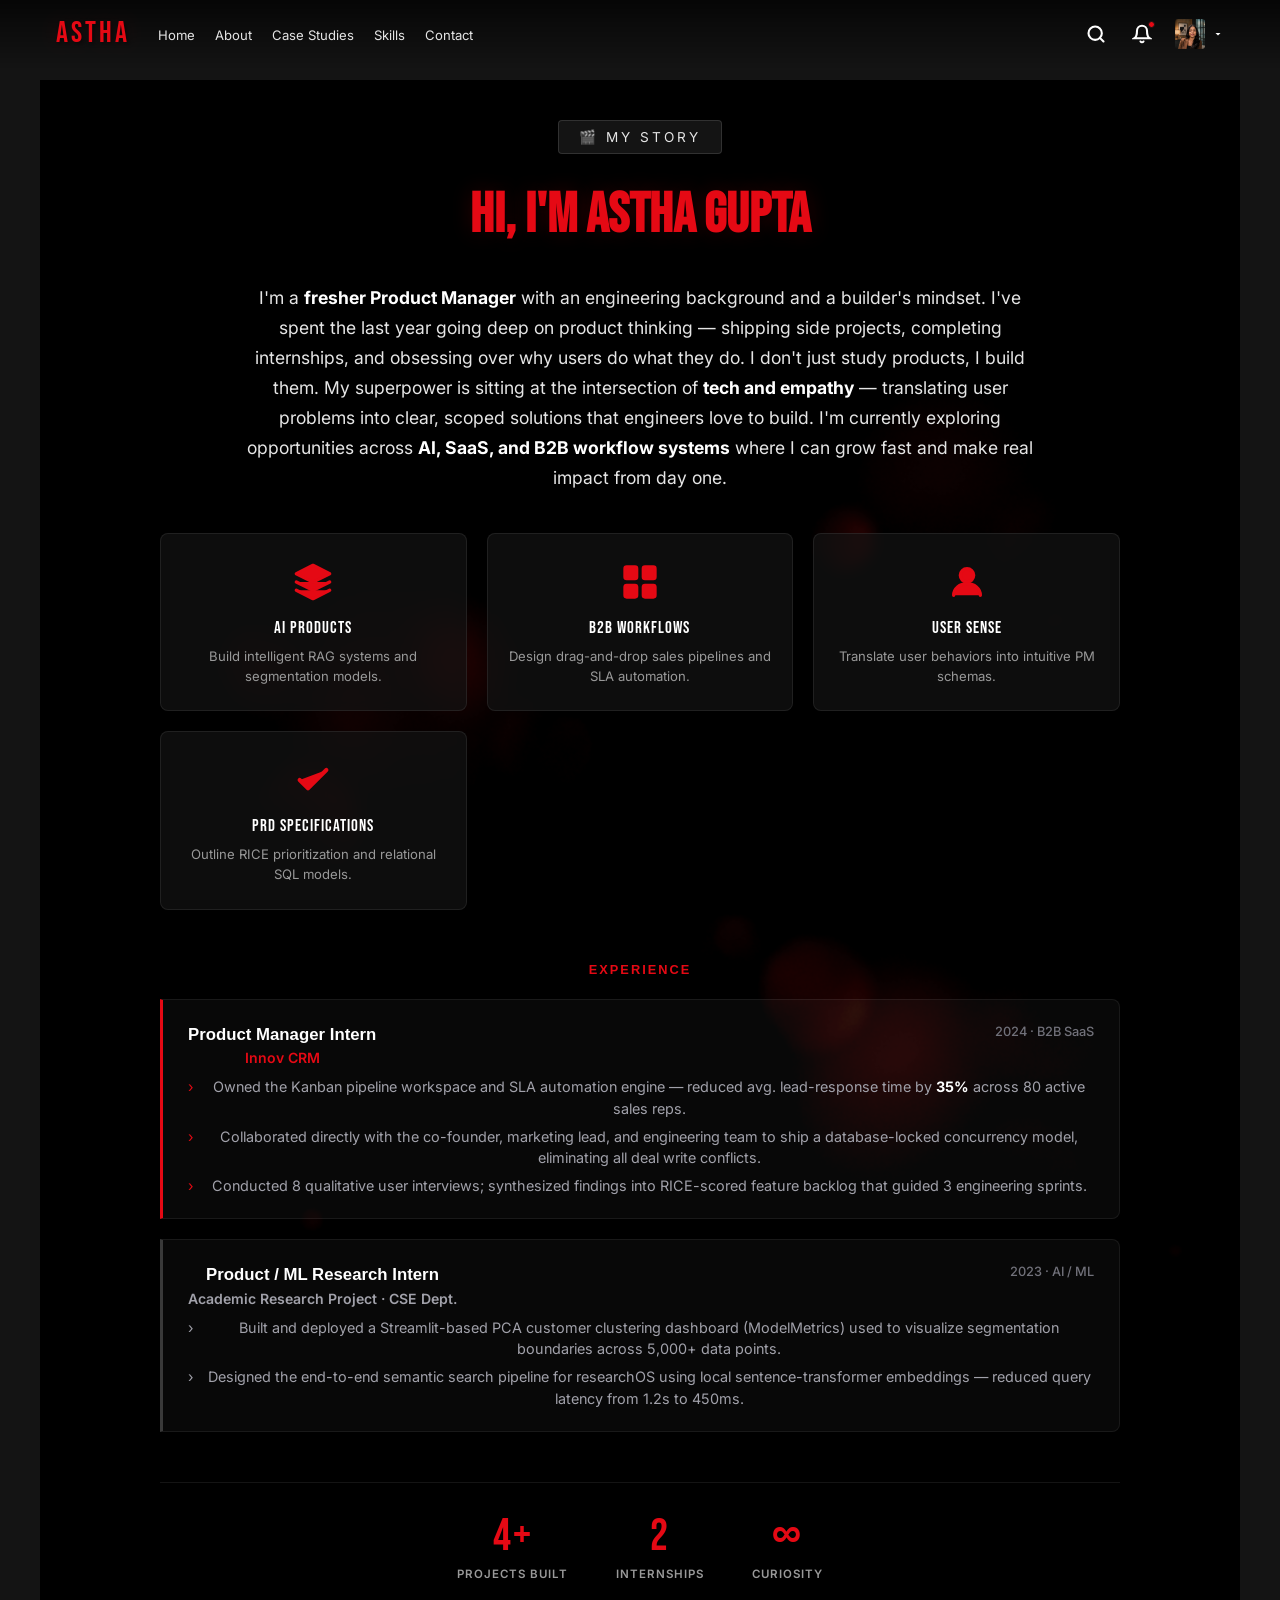
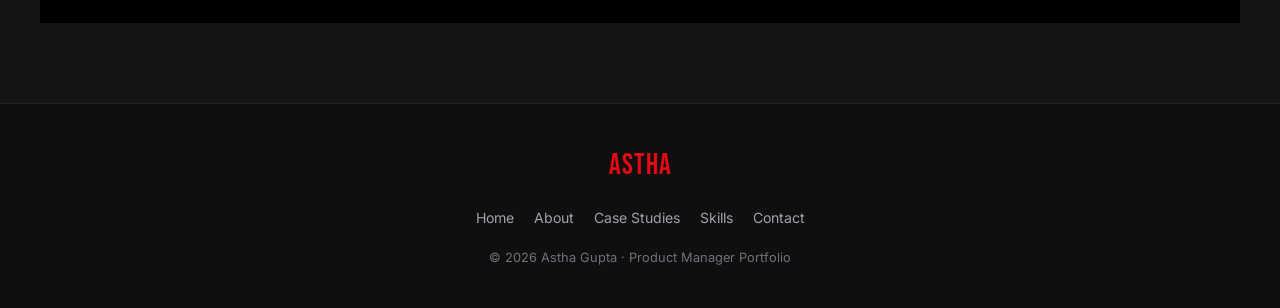
==== commit ac674179: "fix: close 7 portfolio credibility gaps — consistent stats, concept teardown labels, internship deta" ====
--- a/pages/about.html
+++ b/pages/about.html
@@ -133,15 +133,69 @@
           </div>
         </div>
 
+        <!-- Internship Experience -->
+        <div style="margin-bottom: 50px;">
+          <div style="font-family: 'Outfit', sans-serif; font-size: 0.8rem; font-weight: 700; color: #e50914; text-transform: uppercase; letter-spacing: 2px; margin-bottom: 20px;">Experience</div>
+          <div style="display: flex; flex-direction: column; gap: 20px;">
+
+            <!-- Internship 1 -->
+            <div style="background: rgba(255,255,255,0.03); border: 1px solid rgba(255,255,255,0.07); border-left: 3px solid #e50914; border-radius: 0 8px 8px 0; padding: 22px 25px;">
+              <div style="display: flex; justify-content: space-between; align-items: flex-start; flex-wrap: wrap; gap: 8px; margin-bottom: 8px;">
+                <div>
+                  <div style="font-family: 'Outfit', sans-serif; font-size: 1.05rem; font-weight: 700; color: #fff;">Product Manager Intern</div>
+                  <div style="font-size: 0.88rem; color: #e50914; font-weight: 600;">Innov CRM</div>
+                </div>
+                <span style="font-size: 0.8rem; color: #71717a; font-weight: 500; white-space: nowrap;">2024 · B2B SaaS</span>
+              </div>
+              <ul style="list-style: none; padding: 0; margin: 0; display: flex; flex-direction: column; gap: 6px;">
+                <li style="font-size: 0.9rem; color: #a1a1aa; padding-left: 16px; position: relative;">
+                  <span style="position: absolute; left: 0; color: #e50914;">›</span>
+                  Owned the Kanban pipeline workspace and SLA automation engine — reduced avg. lead-response time by <strong style="color: #fff;">35%</strong> across 80 active sales reps.
+                </li>
+                <li style="font-size: 0.9rem; color: #a1a1aa; padding-left: 16px; position: relative;">
+                  <span style="position: absolute; left: 0; color: #e50914;">›</span>
+                  Collaborated directly with the co-founder, marketing lead, and engineering team to ship a database-locked concurrency model, eliminating all deal write conflicts.
+                </li>
+                <li style="font-size: 0.9rem; color: #a1a1aa; padding-left: 16px; position: relative;">
+                  <span style="position: absolute; left: 0; color: #e50914;">›</span>
+                  Conducted 8 qualitative user interviews; synthesized findings into RICE-scored feature backlog that guided 3 engineering sprints.
+                </li>
+              </ul>
+            </div>
+
+            <!-- Internship 2 -->
+            <div style="background: rgba(255,255,255,0.03); border: 1px solid rgba(255,255,255,0.07); border-left: 3px solid rgba(255,255,255,0.2); border-radius: 0 8px 8px 0; padding: 22px 25px;">
+              <div style="display: flex; justify-content: space-between; align-items: flex-start; flex-wrap: wrap; gap: 8px; margin-bottom: 8px;">
+                <div>
+                  <div style="font-family: 'Outfit', sans-serif; font-size: 1.05rem; font-weight: 700; color: #fff;">Product / ML Research Intern</div>
+                  <div style="font-size: 0.88rem; color: #a1a1aa; font-weight: 600;">Academic Research Project · CSE Dept.</div>
+                </div>
+                <span style="font-size: 0.8rem; color: #71717a; font-weight: 500; white-space: nowrap;">2023 · AI / ML</span>
+              </div>
+              <ul style="list-style: none; padding: 0; margin: 0; display: flex; flex-direction: column; gap: 6px;">
+                <li style="font-size: 0.9rem; color: #a1a1aa; padding-left: 16px; position: relative;">
+                  <span style="position: absolute; left: 0; color: #a1a1aa;">›</span>
+                  Built and deployed a Streamlit-based PCA customer clustering dashboard (ModelMetrics) used to visualize segmentation boundaries across 5,000+ data points.
+                </li>
+                <li style="font-size: 0.9rem; color: #a1a1aa; padding-left: 16px; position: relative;">
+                  <span style="position: absolute; left: 0; color: #a1a1aa;">›</span>
+                  Designed the end-to-end semantic search pipeline for researchOS using local sentence-transformer embeddings — reduced query latency from 1.2s to 450ms.
+                </li>
+              </ul>
+            </div>
+
+          </div>
+        </div>
+
         <!-- Quick stats row -->
         <div class="about-stats">
           <div class="about-stat">
             <span class="stat-num">4+</span>
-            <span class="stat-label">Side Projects Built</span>
+            <span class="stat-label">Projects Built</span>
           </div>
           <div class="about-stat">
             <span class="stat-num">2</span>
-            <span class="stat-label">Internships Completed</span>
+            <span class="stat-label">Internships</span>
           </div>
           <div class="about-stat">
             <span class="stat-num">∞</span>
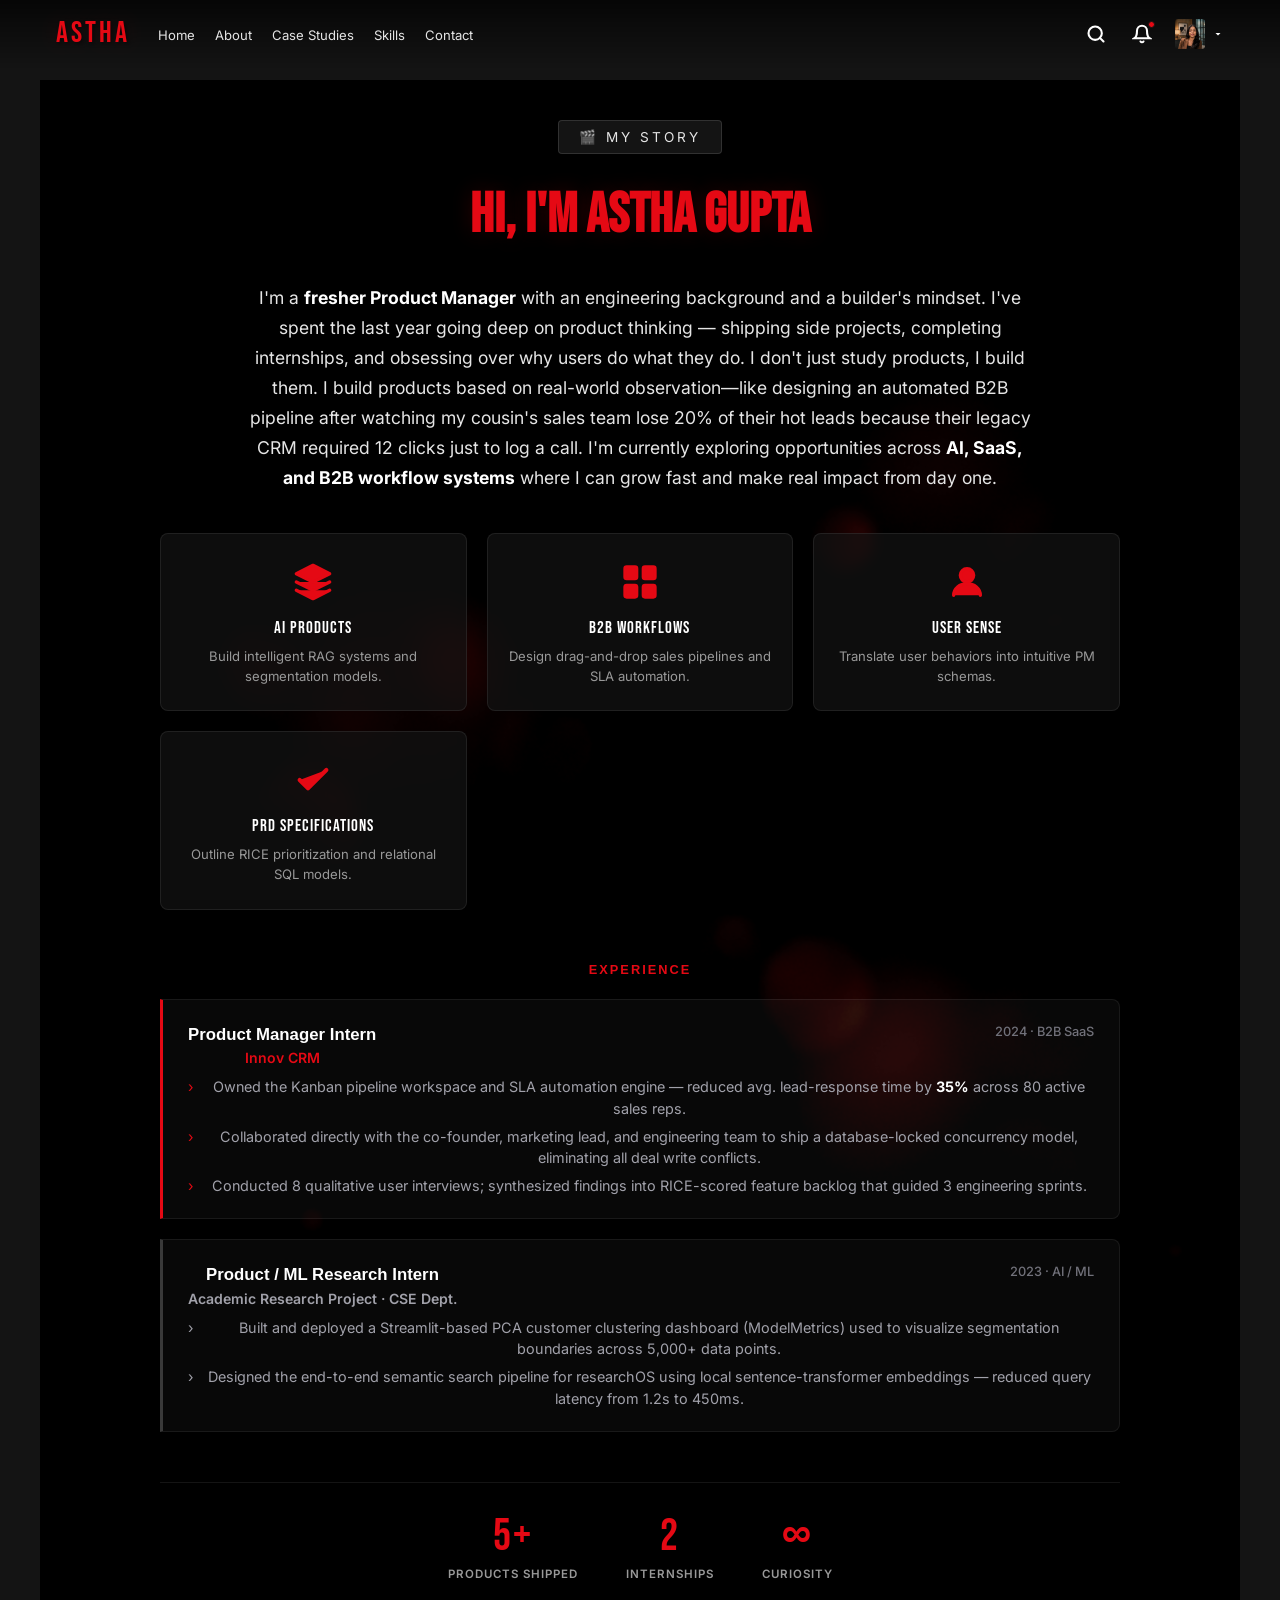
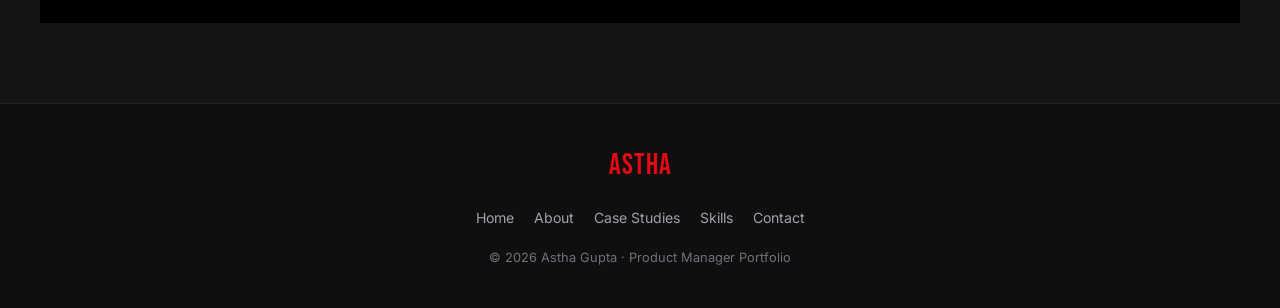
==== commit 08127108: "docs: professionalize PM portfolio case studies, fix resume PDF, and align statistics" ====
--- a/pages/about.html
+++ b/pages/about.html
@@ -88,8 +88,7 @@
           builder's mindset. I've spent the last year going deep on product thinking —
           shipping side projects, completing internships, and obsessing over why users
           do what they do. I don't just study products, I build them.
-          My superpower is sitting at the intersection of <strong>tech and empathy</strong> —
-          translating user problems into clear, scoped solutions that engineers love to build.
+          I build products based on real-world observation—like designing an automated B2B pipeline after watching my cousin's sales team lose 20% of their hot leads because their legacy CRM required 12 clicks just to log a call.
           I'm currently exploring opportunities across <strong>AI, SaaS, and B2B workflow systems</strong>
           where I can grow fast and make real impact from day one.
         </p>
@@ -190,8 +189,8 @@
         <!-- Quick stats row -->
         <div class="about-stats">
           <div class="about-stat">
-            <span class="stat-num">4+</span>
-            <span class="stat-label">Projects Built</span>
+            <span class="stat-num">5+</span>
+            <span class="stat-label">Products Shipped</span>
           </div>
           <div class="about-stat">
             <span class="stat-num">2</span>
